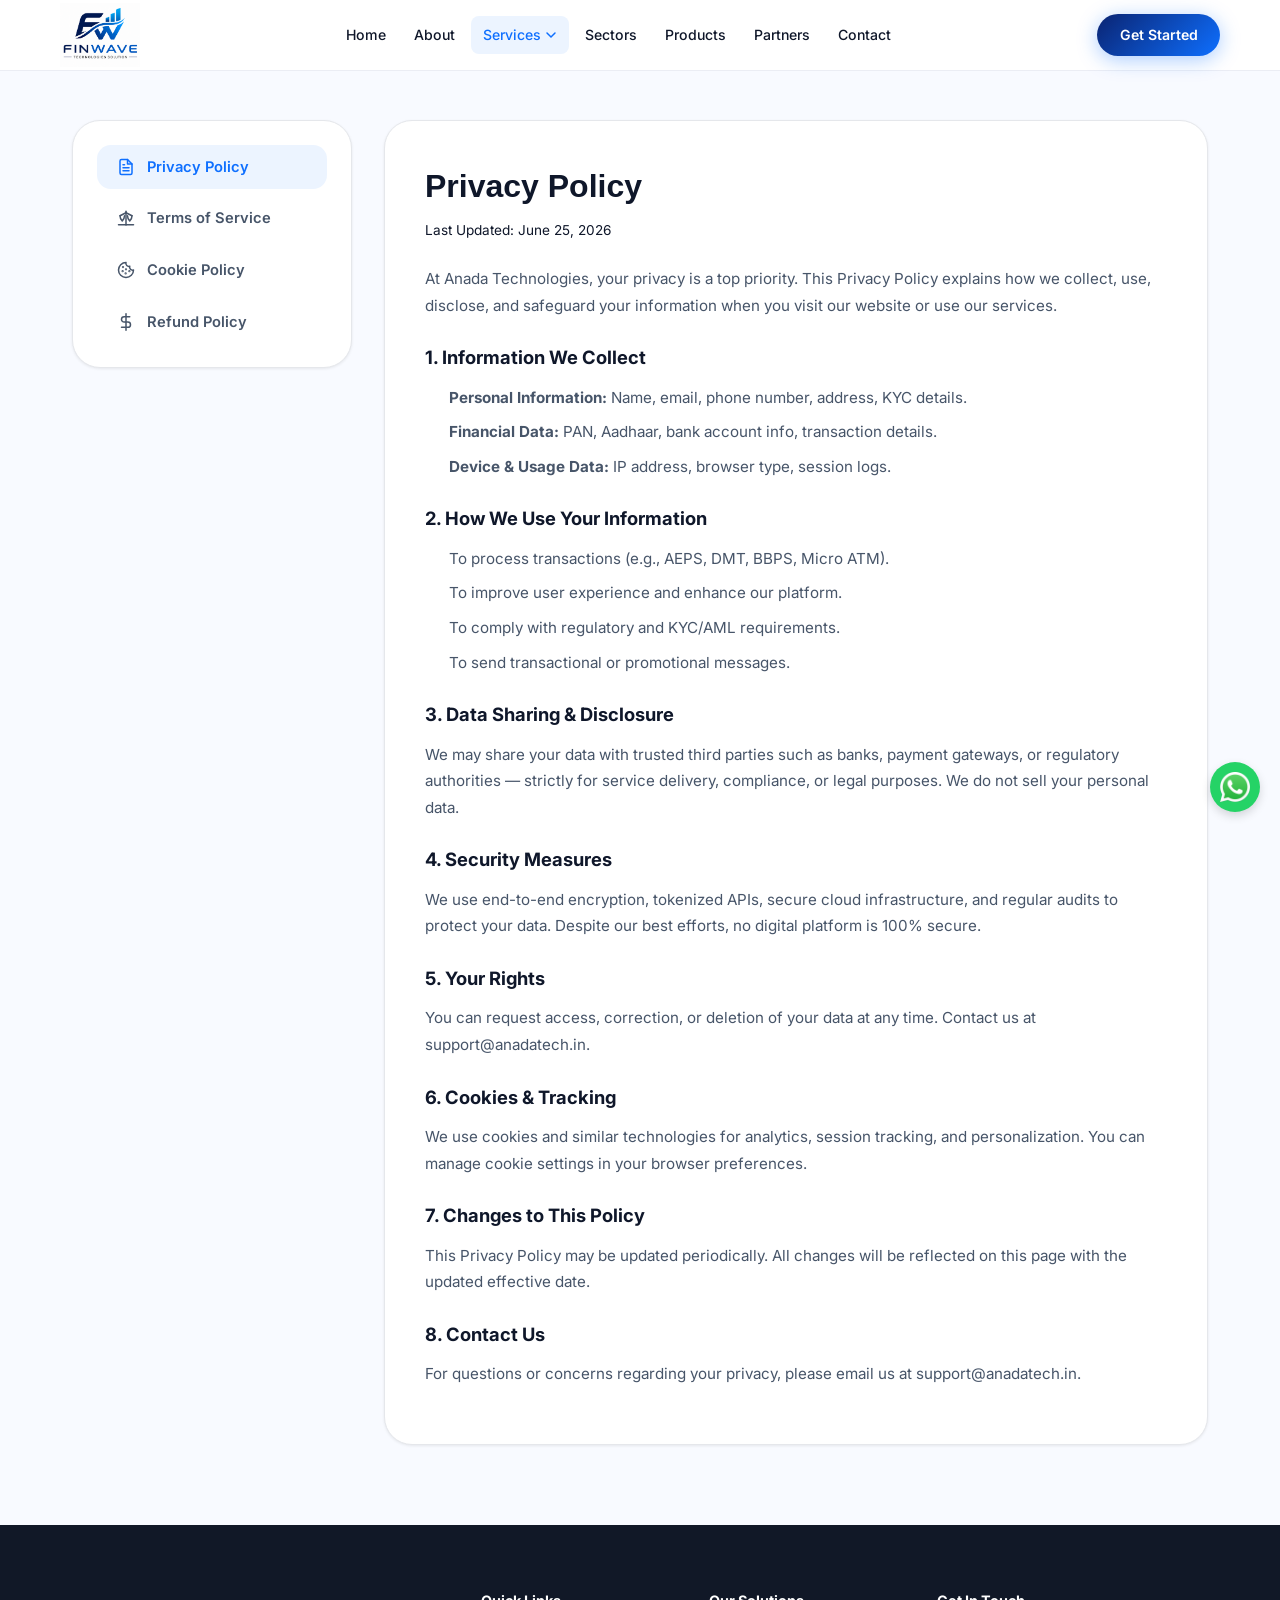
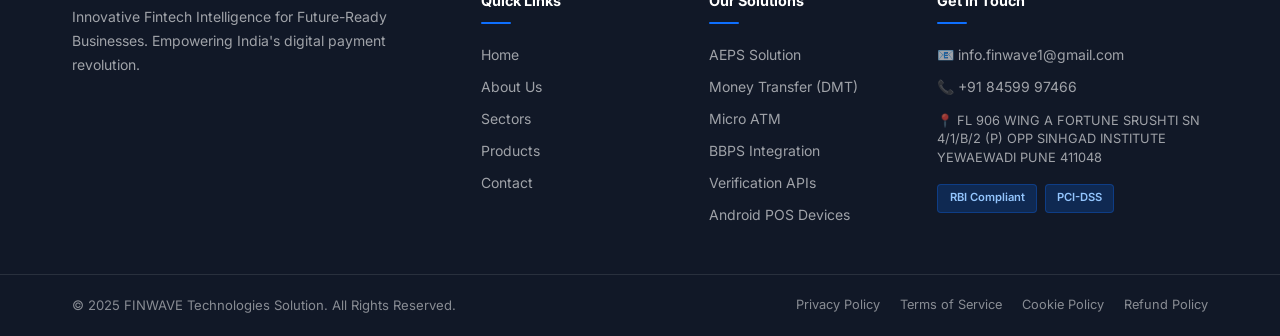
==== policy.html @ 30a04cb7 "added policies" ====
<!DOCTYPE html>
<html lang="en">

<head>
  <meta charset="UTF-8" />
  <meta name="viewport" content="width=device-width, initial-scale=1.0" />
  <meta name="description" content="Legal, Terms of Service, and Privacy Policies of our fintech ecosystem." />
  <title>Legal & Policies | FINWAVE Technologies Solution</title>
  <link rel="icon" type="image/png" href="images/FINWAVE_favicon.png" />
  <link rel="preconnect" href="https://fonts.googleapis.com" />
  <link rel="preconnect" href="https://fonts.gstatic.com" crossorigin />
  <link href="https://fonts.googleapis.com/css2?family=Inter:wght@300;400;500;600;700;800;900&family=Plus+Jakarta+Sans:wght@400;500;600;700;800&display=swap" rel="stylesheet" />
  <link rel="stylesheet" href="style.css" />
</head>

<body>

  <!-- ===================== PRELOADER ===================== -->
  <div id="preloader">
    <div class="preloader-inner">
      <img src="images/FINWAVE_favicon.png" alt="FINWAVE" class="preloader-logo" />
      <div class="preloader-bar"><span></span></div>
    </div>
  </div>

  <!-- ===================== NAVBAR ===================== -->
  <header id="navbar">
    <nav class="nav-container">
      <a href="index.html#hero" class="nav-logo">
        <img src="images/FINWAVE_LOGO.png" alt="FINWAVE Technologies Solution" />
      </a>
      <ul class="nav-links" id="navLinks">
        <li><a href="index.html#hero" class="nav-link">Home</a></li>
        <li><a href="index.html#about" class="nav-link">About</a></li>
        <li class="nav-dropdown">
          <a href="#" class="nav-link">Services <svg width="12" height="12" viewBox="0 0 12 12">
              <path d="M2 4l4 4 4-4" stroke="currentColor" stroke-width="1.5" fill="none" stroke-linecap="round" />
            </svg></a>
          <ul class="dropdown-menu">
            <li><a href="service.html?service=aeps">AEPS Aadhaar Payment</a></li>
            <li><a href="service.html?service=dmt">Money Transfer (DMT)</a></li>
            <li><a href="service.html?service=matm">Micro ATM</a></li>
            <li><a href="service.html?service=cms">CMS Collection</a></li>
            <li><a href="service.html?service=bbps">Bharat BillPay (BBPS)</a></li>
            <li><a href="service.html?service=prepaid">Prepaid Cards</a></li>
            <li><a href="service.html?service=travel">Travel Booking</a></li>
            <li><a href="service.html?service=hotel">Hotel Booking</a></li>
            <li><a href="service.html?service=nepal">Indo-Nepal Transfer</a></li>
            <li><a href="service.html?service=webdev">Fintech Web Dev</a></li>
            <li><a href="service.html?service=verification">Verification APIs</a></li>
            <li><a href="service.html?service=pos">Android POS Devices</a></li>
          </ul>
        </li>
        <li><a href="index.html#sectors" class="nav-link">Sectors</a></li>
        <li><a href="index.html#products" class="nav-link">Products</a></li>
        <li><a href="index.html#partners" class="nav-link">Partners</a></li>
        <li><a href="index.html#contact" class="nav-link">Contact</a></li>
      </ul>
      <a href="index.html#contact" class="btn-primary nav-cta">Get Started</a>
      <button class="hamburger" id="hamburger" aria-label="Menu">
        <span></span><span></span><span></span>
      </button>
    </nav>
  </header>

  <!-- ===================== POLICY CONTENT ===================== -->
  <main class="policy-page">
    <div class="container policy-container">
      
      <!-- Sidebar Navigation -->
      <aside class="policy-sidebar">
        <ul class="policy-nav-list">
          <li class="policy-nav-item">
            <button class="policy-nav-btn active" data-tab="privacy">
              <svg viewBox="0 0 24 24" fill="none" stroke="currentColor" stroke-width="2" stroke-linecap="round" stroke-linejoin="round">
                <path d="M14 2H6a2 2 0 0 0-2 2v16a2 2 0 0 0 2 2h12a2 2 0 0 0 2-2V8z"></path>
                <polyline points="14 2 14 8 20 8"></polyline>
                <line x1="16" y1="13" x2="8" y2="13"></line>
                <line x1="16" y1="17" x2="8" y2="17"></line>
                <polyline points="10 9 9 9 8 9"></polyline>
              </svg>
              Privacy Policy
            </button>
          </li>
          <li class="policy-nav-item">
            <button class="policy-nav-btn" data-tab="terms">
              <svg viewBox="0 0 24 24" fill="none" stroke="currentColor" stroke-width="2" stroke-linecap="round" stroke-linejoin="round">
                <line x1="12" y1="3" x2="12" y2="21"></line>
                <line x1="12" y1="5" x2="4" y2="9"></line>
                <line x1="12" y1="5" x2="20" y2="9"></line>
                <path d="M4 9c0 4 3 7 3 7s3-3 3-7"></path>
                <path d="M14 9c0 4 3 7 3 7s3-3 3-7"></path>
                <line x1="12" y1="21" x2="2" y2="21"></line>
                <line x1="12" y1="21" x2="22" y2="21"></line>
              </svg>
              Terms of Service
            </button>
          </li>
          <li class="policy-nav-item">
            <button class="policy-nav-btn" data-tab="cookies">
              <svg viewBox="0 0 24 24" fill="none" stroke="currentColor" stroke-width="2" stroke-linecap="round" stroke-linejoin="round">
                <path d="M12 2a10 10 0 1 0 10 10 4 4 0 0 1-5-5 4 4 0 0 1-5-5z"></path>
                <circle cx="7.5" cy="13.5" r=".5" fill="currentColor"></circle>
                <circle cx="11.5" cy="16.5" r=".5" fill="currentColor"></circle>
                <circle cx="16.5" cy="13.5" r=".5" fill="currentColor"></circle>
                <circle cx="12" cy="11" r=".5" fill="currentColor"></circle>
                <circle cx="8" cy="8" r=".5" fill="currentColor"></circle>
              </svg>
              Cookie Policy
            </button>
          </li>
          <li class="policy-nav-item">
            <button class="policy-nav-btn" data-tab="refund">
              <svg viewBox="0 0 24 24" fill="none" stroke="currentColor" stroke-width="2" stroke-linecap="round" stroke-linejoin="round">
                <line x1="12" y1="1" x2="12" y2="23"></line>
                <path d="M17 5H9.5a3.5 3.5 0 0 0 0 7h5a3.5 3.5 0 0 1 0 7H6"></path>
              </svg>
              Refund Policy
            </button>
          </li>
        </ul>
      </aside>

      <!-- Content Cards -->
      <section class="policy-content-card">
        
        <!-- Privacy Policy Pane -->
        <div class="policy-pane active" id="pane-privacy">
          <h2>Privacy Policy</h2>
          <span class="policy-date">Last Updated: June 25, 2026</span>
          <p>At Anada Technologies, your privacy is a top priority. This Privacy Policy explains how we collect, use, disclose, and safeguard your information when you visit our website or use our services.</p>
          
          <h3>1. Information We Collect</h3>
          <ul>
            <li><strong>Personal Information:</strong> Name, email, phone number, address, KYC details.</li>
            <li><strong>Financial Data:</strong> PAN, Aadhaar, bank account info, transaction details.</li>
            <li><strong>Device & Usage Data:</strong> IP address, browser type, session logs.</li>
          </ul>

          <h3>2. How We Use Your Information</h3>
          <ul>
            <li>To process transactions (e.g., AEPS, DMT, BBPS, Micro ATM).</li>
            <li>To improve user experience and enhance our platform.</li>
            <li>To comply with regulatory and KYC/AML requirements.</li>
            <li>To send transactional or promotional messages.</li>
          </ul>

          <h3>3. Data Sharing & Disclosure</h3>
          <p>We may share your data with trusted third parties such as banks, payment gateways, or regulatory authorities — strictly for service delivery, compliance, or legal purposes. We do not sell your personal data.</p>

          <h3>4. Security Measures</h3>
          <p>We use end-to-end encryption, tokenized APIs, secure cloud infrastructure, and regular audits to protect your data. Despite our best efforts, no digital platform is 100% secure.</p>

          <h3>5. Your Rights</h3>
          <p>You can request access, correction, or deletion of your data at any time. Contact us at <a href="mailto:support@anadatech.in">support@anadatech.in</a>.</p>

          <h3>6. Cookies & Tracking</h3>
          <p>We use cookies and similar technologies for analytics, session tracking, and personalization. You can manage cookie settings in your browser preferences.</p>

          <h3>7. Changes to This Policy</h3>
          <p>This Privacy Policy may be updated periodically. All changes will be reflected on this page with the updated effective date.</p>

          <h3>8. Contact Us</h3>
          <p>For questions or concerns regarding your privacy, please email us at <a href="mailto:support@anadatech.in">support@anadatech.in</a>.</p>
        </div>

        <!-- Terms of Service Pane -->
        <div class="policy-pane" id="pane-terms">
          <h2>Terms & Conditions</h2>
          <span class="policy-date">Last Updated: June 25, 2026</span>
          <p>Please read these terms carefully before using our services.</p>
          <p>These Terms & Conditions ("Terms") govern your use of the services and products offered by Anada Technologies. By accessing or using any part of our platform, you agree to be bound by these Terms.</p>

          <h3>1. Acceptance of Terms</h3>
          <p>By registering, accessing, or using our website or applications, you confirm that you are at least 18 years old and have read, understood, and agreed to these Terms and our Privacy Policy.</p>

          <h3>2. Services Overview</h3>
          <p>Anada Technologies offers digital and fintech solutions such as AEPS, DMT, Micro ATM, BBPS, API services, POS devices, and more. All services are subject to availability and may change without prior notice.</p>

          <h3>3. User Obligations</h3>
          <ul>
            <li>Provide accurate and complete KYC and account information.</li>
            <li>Use services only for lawful and authorized purposes.</li>
            <li>Maintain the confidentiality of your login credentials.</li>
            <li>Promptly report unauthorized access or suspicious activity.</li>
          </ul>

          <h3>4. Payment & Refunds</h3>
          <p>Payments made via our platform are final unless otherwise stated. Refunds, if applicable, will be processed based on service-specific policies. Anada Technologies reserves the right to change pricing without notice.</p>

          <h3>5. Limitation of Liability</h3>
          <p>We are not liable for any indirect, incidental, or consequential damages arising from the use or inability to use our services. Use is at your own risk.</p>

          <h3>6. Suspension & Termination</h3>
          <p>We reserve the right to suspend or terminate your access at our sole discretion if you violate these Terms or misuse our services.</p>

          <h3>7. Intellectual Property</h3>
          <p>All content, trademarks, and intellectual property on this platform are owned by Anada Technologies or its licensors. Unauthorized use is strictly prohibited.</p>

          <h3>8. Governing Law</h3>
          <p>These Terms are governed by the laws of India. Disputes arising shall be subject to the jurisdiction of courts located in Kolhapur, Maharashtra.</p>

          <h3>9. Updates to Terms</h3>
          <p>These Terms may be updated from time to time. Continued use of our platform after changes constitutes acceptance of the new terms.</p>

          <h3>10. Contact</h3>
          <p>If you have any questions or concerns, please contact us at <a href="mailto:support@anadatech.in">support@anadatech.in</a>.</p>
        </div>

        <!-- Cookie Policy Pane -->
        <div class="policy-pane" id="pane-cookies">
          <h2>Cookie Policy</h2>
          <span class="policy-date">Last Updated: June 25, 2026</span>
          <p>Understand how we use cookies and tracking technologies on our website.</p>
          <p>At Anada Technologies, we use cookies and similar tracking technologies to enhance your browsing experience, personalize content, and analyze our traffic.</p>

          <h3>1. What Are Cookies?</h3>
          <p>Cookies are small text files stored on your device when you visit our website. They help us remember your preferences, login sessions, and behavior across sessions.</p>

          <h3>2. Types of Cookies We Use</h3>
          <ul>
            <li><strong>Essential Cookies:</strong> Required for site functionality and security.</li>
            <li><strong>Analytics Cookies:</strong> Help us understand user behavior and improve our site.</li>
            <li><strong>Preference Cookies:</strong> Store your theme, language, and layout preferences.</li>
            <li><strong>Marketing Cookies:</strong> May be used to show relevant ads through third-party partners.</li>
          </ul>

          <h3>3. How We Use Cookies</h3>
          <p>Cookies help us:</p>
          <ul>
            <li>Maintain secure sessions during login or transactions</li>
            <li>Track anonymous usage statistics via tools like Google Analytics</li>
            <li>Enable smoother experience across pages</li>
          </ul>

          <h3>4. Third-Party Cookies</h3>
          <p>We may allow trusted partners to place cookies to help deliver relevant ads or measure performance. These cookies are subject to their own privacy policies.</p>

          <h3>5. Managing Your Preferences</h3>
          <p>You can control or delete cookies from your browser settings. Most browsers allow you to block or delete cookies by default. However, disabling cookies may affect functionality.</p>

          <h3>6. Changes to This Policy</h3>
          <p>We may update this Cookie Policy from time to time. Any changes will be posted on this page with an updated date.</p>

          <h3>7. Contact Us</h3>
          <p>For any questions about our Cookie Policy, email us at <a href="mailto:support@anadatech.in">support@anadatech.in</a>.</p>
        </div>

        <!-- Refund Policy Pane -->
        <div class="policy-pane" id="pane-refund">
          <h2>Refund & Cancellation Policy</h2>
          <span class="policy-date">Last Updated: June 25, 2026</span>
          <p>Know our policy on cancellations, failed transactions, and refunds.</p>
          <p>At Anada Technologies, we prioritize transparency and fairness in our dealings. This Refund & Cancellation Policy outlines the conditions under which refunds may be issued and transactions may be canceled.</p>

          <h3>1. Digital Services & APIs</h3>
          <p>All digital services (e.g., AEPS, DMT, BBPS, Micro ATM, API integrations) are non-refundable once delivered or credited. These are prepaid and consumable services. Any issues must be reported within 24 hours for investigation.</p>

          <h3>2. Failed Transactions</h3>
          <ul>
            <li>In case of a failed transaction, the amount will automatically be reversed to your original payment method within 5–7 business days.</li>
            <li>If the reversal is not reflected, please raise a support ticket at <a href="mailto:support@anadatech.in">support@anadatech.in</a>.</li>
          </ul>

          <h3>3. Cancellation Policy</h3>
          <p>Services once activated (e.g., KYC APIs, POS registration, onboarding) cannot be canceled or transferred. Device-based services (like Micro ATM) are non-cancellable once dispatched or activated.</p>

          <h3>4. Device Refunds</h3>
          <ul>
            <li>Refunds on POS/Micro ATM devices are applicable only if the product is damaged during shipping and reported within 48 hours.</li>
            <li>No refunds will be issued once the device is activated or linked to your ID.</li>
          </ul>

          <h3>5. Subscription Plans</h3>
          <p>Subscriptions (monthly/yearly) are non-refundable once activated. You may cancel auto-renewal from your account settings before the next billing cycle.</p>

          <h3>6. How to Request a Refund</h3>
          <p>If you believe you are eligible for a refund, please email us at <a href="mailto:support@anadatech.in">support@anadatech.in</a> with your order ID, transaction reference, and reason for the refund. All requests are reviewed within 72 hours.</p>

          <h3>7. Policy Updates</h3>
          <p>This policy may be revised at any time without notice. Updates will be posted on this page. Continued use of our services implies acceptance of the revised terms.</p>
        </div>

      </section>

    </div>
  </main>

  <!-- ===================== FOOTER ===================== -->
  <footer class="footer">
    <div class="footer-top">
      <div class="container footer-grid">
        <div class="footer-brand">
          <p>Innovative Fintech Intelligence for Future-Ready Businesses. Empowering India's digital payment revolution.</p>
        </div>
        <div class="footer-col">
          <h4>Quick Links</h4>
          <ul>
            <li><a href="index.html#hero">Home</a></li>
            <li><a href="index.html#about">About Us</a></li>
            <li><a href="index.html#sectors">Sectors</a></li>
            <li><a href="index.html#products">Products</a></li>
            <li><a href="index.html#contact">Contact</a></li>
          </ul>
        </div>
        <div class="footer-col">
          <h4>Our Solutions</h4>
          <ul>
            <li><a href="service.html?service=aeps">AEPS Solution</a></li>
            <li><a href="service.html?service=dmt">Money Transfer (DMT)</a></li>
            <li><a href="service.html?service=matm">Micro ATM</a></li>
            <li><a href="service.html?service=bbps">BBPS Integration</a></li>
            <li><a href="service.html?service=verification">Verification APIs</a></li>
            <li><a href="service.html?service=pos">Android POS Devices</a></li>
          </ul>
        </div>
        <div class="footer-col">
          <h4>Get In Touch</h4>
          <ul>
            <li>📧 <a href="mailto:info.finwave1@gmail.com">info.finwave1@gmail.com</a></li>
            <li>📞 <a href="tel:+918459997466">+91 84599 97466</a></li>
            <li style="font-size: 0.8rem; line-height: 1.45; color: rgba(255, 255, 255, 0.6); margin-top: 0.25rem;">
              📍 FL 906 WING A FORTUNE SRUSHTI SN 4/1/B/2 (P) OPP SINHGAD INSTITUTE YEWAEWADI PUNE 411048
            </li>
          </ul>
          <div class="footer-cert">
            <span class="cert-badge">RBI Compliant</span>
            <span class="cert-badge">PCI-DSS</span>
          </div>
        </div>
      </div>
    </div>
    <div class="footer-bottom">
      <div class="container footer-bottom-inner">
        <p>© 2025 FINWAVE Technologies Solution. All Rights Reserved.</p>
        <div class="footer-bottom-links">
          <a href="policy.html?tab=privacy">Privacy Policy</a>
          <a href="policy.html?tab=terms">Terms of Service</a>
          <a href="policy.html?tab=cookies">Cookie Policy</a>
          <a href="policy.html?tab=refund">Refund Policy</a>
        </div>
      </div>
    </div>
  </footer>

  <!-- Back to Top -->
  <button id="backToTop" class="back-to-top" aria-label="Back to top">
    <svg width="20" height="20" viewBox="0 0 20 20" fill="none">
      <path d="M10 15V5M5 10l5-5 5 5" stroke="currentColor" stroke-width="1.8" stroke-linecap="round" stroke-linejoin="round" />
    </svg>
  </button>

  <!-- WhatsApp Floating Icon -->
  <a href="https://wa.me/918459997466" class="whatsapp-float" target="_blank" rel="noopener noreferrer" aria-label="Chat on WhatsApp">
    <img src="images/whatsapp.png" alt="WhatsApp" />
  </a>

  <!-- Tab switcher script -->
  <script>
    document.addEventListener('DOMContentLoaded', () => {
      const buttons = document.querySelectorAll('.policy-nav-btn');
      const panes = document.querySelectorAll('.policy-pane');

      // Function to activate a specific tab
      const activateTab = (tabName) => {
        if (!tabName) tabName = 'privacy';
        
        buttons.forEach(btn => {
          if (btn.getAttribute('data-tab') === tabName) {
            btn.classList.add('active');
          } else {
            btn.classList.remove('active');
          }
        });

        panes.forEach(pane => {
          if (pane.getAttribute('id') === `pane-${tabName}`) {
            pane.classList.add('active');
          } else {
            pane.classList.remove('active');
          }
        });
      };

      // Handle sidebar buttons click
      buttons.forEach(btn => {
        btn.addEventListener('click', () => {
          const tabName = btn.getAttribute('data-tab');
          activateTab(tabName);
          
          // Update URL query parameters without page reload
          const newUrl = `${window.location.pathname}?tab=${tabName}`;
          window.history.pushState({ path: newUrl }, '', newUrl);
        });
      });

      // Initialize based on URL query param ?tab=xxx
      const urlParams = new URLSearchParams(window.location.search);
      const activeTabName = urlParams.get('tab');
      activateTab(activeTabName);
    });
  </script>

  <!-- Global script for menu/hamburger and back-to-top -->
  <script src="script.js"></script>

</body>

</html>
---- style.css ----
/* ===================================================
   FINWAVE TECHNOLOGIES SOLUTION — STYLE.CSS
   Mobile-First | White Theme | Professional Fintech
   =================================================== */

/* ---- CSS VARIABLES ---- */
:root {
  --primary: #0A2472;
  --primary-light: #1A56DB;
  --accent: #0E6FFF;
  --accent-2: #06B6D4;
  --gold: #F59E0B;
  --success: #10B981;
  --white: #ffffff;
  --off-white: #F8FAFF;
  --gray-50: #F9FAFB;
  --gray-100: #F3F4F6;
  --gray-200: #E5E7EB;
  --gray-400: #9CA3AF;
  --gray-600: #6B7280;
  --gray-700: #374151;
  --gray-900: #111827;
  --text-main: #0F172A;
  --text-sub: #475569;
  --shadow-sm: 0 1px 3px rgba(0, 0, 0, 0.08);
  --shadow-md: 0 4px 20px rgba(10, 36, 114, 0.10);
  --shadow-lg: 0 10px 40px rgba(10, 36, 114, 0.15);
  --shadow-xl: 0 20px 60px rgba(10, 36, 114, 0.20);
  --radius-sm: 8px;
  --radius-md: 14px;
  --radius-lg: 20px;
  --radius-xl: 28px;
  --transition: 0.3s cubic-bezier(0.4, 0, 0.2, 1);
  --transition-slow: 0.6s cubic-bezier(0.4, 0, 0.2, 1);
}

/* ---- RESET & BASE ---- */
*,
*::before,
*::after {
  box-sizing: border-box;
  margin: 0;
  padding: 0;
}

html {
  scroll-behavior: smooth;
  font-size: 16px;
  overflow-x: hidden;
}

body {
  font-family: 'Inter', 'Plus Jakarta Sans', sans-serif;
  color: var(--text-main);
  background: var(--white);
  overflow-x: hidden;
  line-height: 1.6;
}

img {
  max-width: 100%;
  height: auto;
  display: block;
}

a {
  text-decoration: none;
  color: inherit;
}

ul {
  list-style: none;
}

button {
  cursor: pointer;
  border: none;
  background: none;
  font-family: inherit;
}

/* ---- UTILITY ---- */
.container {
  width: 100%;
  max-width: 1200px;
  margin: 0 auto;
  padding: 0 1.25rem;
}

.section-pad {
  padding: 5rem 0;
}

.gradient-text {
  background: linear-gradient(135deg, var(--primary) 0%, var(--accent) 100%);
  -webkit-background-clip: text;
  -webkit-text-fill-color: transparent;
  background-clip: text;
}

.gradient-text-light {
  background: linear-gradient(135deg, #60A5FA 0%, #06B6D4 100%);
  -webkit-background-clip: text;
  -webkit-text-fill-color: transparent;
  background-clip: text;
}

.section-tag {
  display: inline-block;
  background: linear-gradient(135deg, rgba(14, 111, 255, 0.12), rgba(6, 182, 212, 0.12));
  color: var(--accent);
  font-size: 0.78rem;
  font-weight: 600;
  letter-spacing: 0.08em;
  text-transform: uppercase;
  padding: 0.35rem 1rem;
  border-radius: 50px;
  margin-bottom: 1rem;
  border: 1px solid rgba(14, 111, 255, 0.2);
}

.section-tag.light {
  background: rgba(255, 255, 255, 0.15);
  color: rgba(255, 255, 255, 0.9);
  border-color: rgba(255, 255, 255, 0.2);
}

.section-header {
  text-align: center;
  max-width: 680px;
  margin: 0 auto 3.5rem;
}

.section-title {
  font-size: clamp(1.7rem, 4vw, 2.5rem);
  font-weight: 800;
  line-height: 1.2;
  margin-bottom: 1rem;
  color: var(--text-main);
}

.section-title.white {
  color: var(--white);
}

.section-desc {
  font-size: 1rem;
  color: var(--text-sub);
  line-height: 1.7;
}

.w-full {
  width: 100%;
  justify-content: center;
}

/* ---- BUTTONS ---- */
.btn-primary {
  display: inline-flex;
  align-items: center;
  gap: 0.5rem;
  background: linear-gradient(135deg, var(--primary) 0%, var(--accent) 100%);
  color: white;
  font-size: 0.95rem;
  font-weight: 600;
  padding: 0.8rem 1.8rem;
  border-radius: 50px;
  transition: var(--transition);
  box-shadow: 0 4px 20px rgba(14, 111, 255, 0.35);
  border: none;
  cursor: pointer;
  font-family: inherit;
  text-decoration: none;
  position: relative;
  overflow: hidden;
}

.btn-primary::before {
  content: '';
  position: absolute;
  inset: 0;
  background: linear-gradient(135deg, var(--accent) 0%, var(--primary) 100%);
  opacity: 0;
  transition: var(--transition);
}

.btn-primary:hover::before {
  opacity: 1;
}

.btn-primary:hover {
  transform: translateY(-2px);
  box-shadow: 0 8px 30px rgba(14, 111, 255, 0.45);
}

.btn-primary>* {
  position: relative;
  z-index: 1;
}

.btn-outline {
  display: inline-flex;
  align-items: center;
  gap: 0.5rem;
  background: transparent;
  color: var(--primary);
  font-size: 0.95rem;
  font-weight: 600;
  padding: 0.8rem 1.8rem;
  border-radius: 50px;
  border: 2px solid var(--primary);
  transition: var(--transition);
  text-decoration: none;
}

.btn-outline:hover {
  background: var(--primary);
  color: white;
  transform: translateY(-2px);
}

/* ===============================================================
   PRELOADER
   =============================================================== */
#preloader {
  position: fixed;
  inset: 0;
  background: white;
  z-index: 9999;
  display: flex;
  align-items: center;
  justify-content: center;
  transition: opacity 0.5s, visibility 0.5s;
}

#preloader.hidden {
  opacity: 0;
  visibility: hidden;
}

.preloader-inner {
  display: flex;
  flex-direction: column;
  align-items: center;
  gap: 1.5rem;
}

.preloader-logo {
  width: 80px;
  height: 80px;
  object-fit: contain;
  animation: preloaderPulse 1.2s ease-in-out infinite;
}

@keyframes preloaderPulse {

  0%,
  100% {
    transform: scale(1);
    opacity: 1;
  }

  50% {
    transform: scale(1.08);
    opacity: 0.8;
  }
}

.preloader-bar {
  width: 200px;
  height: 4px;
  background: var(--gray-200);
  border-radius: 4px;
  overflow: hidden;
}

.preloader-bar span {
  display: block;
  height: 100%;
  background: linear-gradient(90deg, var(--primary), var(--accent));
  border-radius: 4px;
  animation: preloaderSlide 1.5s ease-in-out infinite;
}

@keyframes preloaderSlide {
  0% {
    width: 0%;
    margin-left: 0;
  }

  50% {
    width: 80%;
    margin-left: 0;
  }

  100% {
    width: 0%;
    margin-left: 100%;
  }
}

/* ===============================================================
   NAVBAR
   =============================================================== */
#navbar {
  position: fixed;
  top: 0;
  left: 0;
  right: 0;
  z-index: 1000;
  background: rgba(255, 255, 255, 0.95);
  backdrop-filter: blur(20px);
  -webkit-backdrop-filter: blur(20px);
  border-bottom: 1px solid rgba(10, 36, 114, 0.08);
  transition: var(--transition);
}

#navbar.scrolled {
  box-shadow: var(--shadow-md);
}

.nav-container {
  max-width: 1200px;
  margin: 0 auto;
  padding: 0 1.25rem;
  display: flex;
  align-items: center;
  justify-content: space-between;
  height: 70px;
  gap: 1rem;
}

.nav-logo img {
  height: auto;
  width: 5rem;
  object-fit: contain;
  display: block;
}

.nav-links {
  display: none;
  align-items: center;
  gap: 0.25rem;
}

.nav-link {
  display: flex;
  align-items: center;
  gap: 0.25rem;
  font-size: 0.88rem;
  font-weight: 500;
  color: var(--text-main);
  padding: 0.5rem 0.75rem;
  border-radius: var(--radius-sm);
  transition: var(--transition);
  white-space: nowrap;
}

.nav-link:hover,
.nav-link.active {
  color: var(--accent);
  background: rgba(14, 111, 255, 0.08);
}

.nav-dropdown {
  position: relative;
}

.nav-dropdown:hover .dropdown-menu {
  opacity: 1;
  visibility: visible;
  transform: translateY(0);
}

.dropdown-menu {
  position: absolute;
  top: calc(100% + 8px);
  left: 50%;
  transform: translateX(-50%) translateY(-8px);
  background: white;
  border-radius: var(--radius-md);
  box-shadow: var(--shadow-lg);
  padding: 0.5rem;
  min-width: 200px;
  opacity: 0;
  visibility: hidden;
  transition: var(--transition);
  border: 1px solid var(--gray-200);
}

@media (min-width: 900px) {
  .dropdown-menu {
    min-width: 500px;
    display: grid;
    grid-template-columns: 1fr 1fr;
    gap: 0.1rem 0.5rem;
    padding: 0.75rem;
  }
}

.dropdown-menu li a {
  display: block;
  padding: 0.6rem 1rem;
  font-size: 0.875rem;
  color: var(--text-main);
  border-radius: var(--radius-sm);
  transition: var(--transition);
}

.dropdown-menu li a:hover {
  background: rgba(14, 111, 255, 0.08);
  color: var(--accent);
}

.nav-cta {
  display: none;
  font-size: 0.88rem;
  padding: 0.6rem 1.4rem;
}

.hamburger {
  display: flex;
  flex-direction: column;
  gap: 5px;
  padding: 0.5rem;
  cursor: pointer;
}

.hamburger span {
  display: block;
  width: 24px;
  height: 2px;
  background: var(--primary);
  border-radius: 2px;
  transition: var(--transition);
}

.hamburger.open span:nth-child(1) {
  transform: translateY(7px) rotate(45deg);
}

.hamburger.open span:nth-child(2) {
  opacity: 0;
}

.hamburger.open span:nth-child(3) {
  transform: translateY(-7px) rotate(-45deg);
}

/* Mobile Nav */
.nav-links.mobile-open {
  display: flex;
  flex-direction: column;
  position: fixed;
  top: 70px;
  left: 0;
  right: 0;
  background: white;
  padding: 1rem 1.25rem 2rem;
  border-bottom: 1px solid var(--gray-200);
  box-shadow: var(--shadow-lg);
  gap: 0.25rem;
  z-index: 999;
  align-items: flex-start;
}

.nav-links.mobile-open .nav-link {
  width: 100%;
  font-size: 1rem;
  padding: 0.75rem 1rem;
}

.nav-links.mobile-open .nav-dropdown .dropdown-menu {
  position: static;
  opacity: 1;
  visibility: visible;
  transform: none;
  box-shadow: none;
  padding: 0 0 0 1rem;
  border: none;
  background: transparent;
}

.nav-links.mobile-open .nav-dropdown .dropdown-menu li a {
  padding: 0.5rem 1rem;
}

/* ===============================================================
   HERO SECTION
   =============================================================== */
#hero {
  position: relative;
  min-height: 100svh;
  background: linear-gradient(160deg, #EBF2FF 0%, #F0F9FF 40%, #FFFFFF 100%);
  overflow: hidden;
  display: flex;
  flex-direction: column;
  justify-content: center;
  padding-top: 70px;
}

.hero-bg-grid {
  position: absolute;
  inset: 0;
  background-image:
    linear-gradient(rgba(10, 36, 114, 0.04) 1px, transparent 1px),
    linear-gradient(90deg, rgba(10, 36, 114, 0.04) 1px, transparent 1px);
  background-size: 50px 50px;
  pointer-events: none;
}

.hero-blob {
  position: absolute;
  border-radius: 50%;
  filter: blur(80px);
  pointer-events: none;
  animation: blobFloat 8s ease-in-out infinite alternate;
}

.hero-blob-1 {
  width: 400px;
  height: 400px;
  background: radial-gradient(circle, rgba(14, 111, 255, 0.15), transparent 70%);
  top: -100px;
  right: -100px;
}

.hero-blob-2 {
  width: 350px;
  height: 350px;
  background: radial-gradient(circle, rgba(6, 182, 212, 0.12), transparent 70%);
  bottom: 0;
  left: -80px;
  animation-delay: -3s;
}

@keyframes blobFloat {
  0% {
    transform: translate(0, 0) scale(1);
  }

  100% {
    transform: translate(20px, 20px) scale(1.05);
  }
}

.hero-inner {
  display: flex;
  flex-direction: column;
  align-items: center;
  gap: 3rem;
  padding: 3rem 1.25rem 5rem;
  position: relative;
  z-index: 1;
}

.hero-content {
  text-align: center;
  max-width: 680px;
}

.hero-badge {
  display: inline-flex;
  align-items: center;
  gap: 0.6rem;
  background: rgba(14, 111, 255, 0.08);
  border: 1px solid rgba(14, 111, 255, 0.2);
  color: var(--accent);
  font-size: 0.8rem;
  font-weight: 600;
  padding: 0.4rem 1rem;
  border-radius: 50px;
  margin-bottom: 1.5rem;
}

.badge-dot {
  width: 8px;
  height: 8px;
  background: var(--success);
  border-radius: 50%;
  animation: badgePulse 2s ease-in-out infinite;
}

@keyframes badgePulse {

  0%,
  100% {
    box-shadow: 0 0 0 0 rgba(16, 185, 129, 0.4);
  }

  50% {
    box-shadow: 0 0 0 6px rgba(16, 185, 129, 0);
  }
}

.hero-title {
  font-size: clamp(2rem, 6vw, 3.5rem);
  font-weight: 900;
  line-height: 1.15;
  letter-spacing: -0.02em;
  margin-bottom: 1.25rem;
  color: var(--text-main);
}

.hero-desc {
  font-size: 1.05rem;
  color: var(--text-sub);
  line-height: 1.75;
  margin-bottom: 2rem;
}

.hero-actions {
  display: flex;
  flex-wrap: wrap;
  gap: 1rem;
  justify-content: center;
  margin-bottom: 2.5rem;
}

.hero-stats {
  display: flex;
  flex-wrap: wrap;
  justify-content: center;
  gap: 1rem 2rem;
  padding: 1.5rem;
  background: white;
  border-radius: var(--radius-lg);
  box-shadow: var(--shadow-md);
  border: 1px solid var(--gray-200);
}

.hero-stat {
  display: flex;
  flex-direction: column;
  align-items: center;
}

.stat-number {
  font-size: 1.8rem;
  font-weight: 800;
  background: linear-gradient(135deg, var(--primary), var(--accent));
  -webkit-background-clip: text;
  -webkit-text-fill-color: transparent;
  background-clip: text;
}

.stat-suffix {
  font-size: 1.1rem;
  font-weight: 800;
  background: linear-gradient(135deg, var(--primary), var(--accent));
  -webkit-background-clip: text;
  -webkit-text-fill-color: transparent;
  background-clip: text;
}

.stat-label {
  font-size: 0.78rem;
  color: var(--text-sub);
  font-weight: 500;
}

.stat-divider {
  width: 1px;
  height: 40px;
  background: var(--gray-200);
  display: none;
}

/* Hero Visual */
.hero-visual {
  position: relative;
  width: 100%;
  max-width: 440px;
  display: flex;
  align-items: center;
  justify-content: center;
}

.hero-img-wrap {
  position: relative;
  z-index: 2;
  border-radius: var(--radius-xl);
  overflow: hidden;
  box-shadow: var(--shadow-xl);
  width: 100%;
  max-width: 380px;
  aspect-ratio: 4/3;
  background: linear-gradient(135deg, #E8F0FE, #DBEAFE);
}

.hero-img-wrap img {
  width: 100%;
  height: 100%;
  object-fit: cover;
}

.hero-card-float {
  position: absolute;
  background: white;
  border-radius: var(--radius-md);
  padding: 0.75rem 1rem;
  display: flex;
  align-items: center;
  gap: 0.75rem;
  box-shadow: var(--shadow-lg);
  z-index: 3;
  border: 1px solid var(--gray-200);
  min-width: 170px;
  animation: cardFloat 4s ease-in-out infinite;
}

.hero-card-1 {
  top: 10%;
  left: -20px;
  animation-delay: 0s;
}

.hero-card-2 {
  bottom: 20%;
  left: -30px;
  animation-delay: -1.5s;
}

.hero-card-3 {
  top: 15%;
  right: -15px;
  animation-delay: -3s;
}

@keyframes cardFloat {

  0%,
  100% {
    transform: translateY(0px);
  }

  50% {
    transform: translateY(-10px);
  }
}

.hcard-icon {
  font-size: 1.4rem;
  line-height: 1;
}

.hcard-title {
  font-size: 0.72rem;
  color: var(--text-sub);
  font-weight: 500;
}

.hcard-val {
  font-size: 0.9rem;
  font-weight: 700;
  color: var(--text-main);
  display: flex;
  align-items: center;
  gap: 0.4rem;
}

.hcard-badge {
  font-size: 0.65rem;
  font-weight: 600;
  padding: 0.15rem 0.4rem;
  border-radius: 4px;
}

.hcard-badge.green {
  background: #ECFDF5;
  color: var(--success);
}

.hero-ring {
  position: absolute;
  border-radius: 50%;
  border: 2px solid rgba(14, 111, 255, 0.15);
  animation: ringPulse 4s ease-in-out infinite;
  pointer-events: none;
}

.ring-1 {
  width: 120%;
  aspect-ratio: 1;
  animation-delay: 0s;
}

.ring-2 {
  width: 140%;
  aspect-ratio: 1;
  border-color: rgba(6, 182, 212, 0.10);
  animation-delay: -2s;
}

@keyframes ringPulse {

  0%,
  100% {
    transform: scale(1);
    opacity: 0.6;
  }

  50% {
    transform: scale(1.03);
    opacity: 1;
  }
}

.hero-scroll-indicator {
  position: absolute;
  bottom: 2rem;
  left: 50%;
  transform: translateX(-50%);
  display: flex;
  flex-direction: column;
  align-items: center;
  gap: 0.5rem;
  color: var(--text-sub);
  font-size: 0.75rem;
  font-weight: 500;
  animation: fadeInUp 1s 2s both;
}

.scroll-dot {
  width: 6px;
  height: 6px;
  background: var(--accent);
  border-radius: 50%;
  animation: scrollBounce 1.5s ease-in-out infinite;
}

@keyframes scrollBounce {

  0%,
  100% {
    transform: translateY(0);
    opacity: 1;
  }

  50% {
    transform: translateY(8px);
    opacity: 0.4;
  }
}

/* ===============================================================
   TRUSTED SECTION (TICKER)
   =============================================================== */
.trusted-section {
  background: var(--gray-50);
  border-top: 1px solid var(--gray-200);
  border-bottom: 1px solid var(--gray-200);
  padding: 1.5rem 0;
  overflow: hidden;
}

.trusted-label {
  text-align: center;
  font-size: 0.78rem;
  font-weight: 600;
  color: var(--gray-400);
  text-transform: uppercase;
  letter-spacing: 0.1em;
  margin-bottom: 1.25rem;
}

.trusted-ticker {
  overflow: hidden;
  position: relative;
}

.trusted-ticker::before,
.trusted-ticker::after {
  content: '';
  position: absolute;
  top: 0;
  bottom: 0;
  width: 80px;
  z-index: 2;
  pointer-events: none;
}

.trusted-ticker::before {
  left: 0;
  background: linear-gradient(to right, var(--gray-50), transparent);
}

.trusted-ticker::after {
  right: 0;
  background: linear-gradient(to left, var(--gray-50), transparent);
}

.ticker-track {
  display: flex;
  gap: 1rem;
  animation: tickerScroll 25s linear infinite;
  width: max-content;
}

@keyframes tickerScroll {
  from {
    transform: translateX(0);
  }

  to {
    transform: translateX(-50%);
  }
}

.ticker-track:hover {
  animation-play-state: paused;
}

.bank-badge {
  display: flex;
  align-items: center;
  gap: 0.5rem;
  background: white;
  border: 1.5px solid var(--gray-200);
  border-radius: 50px;
  padding: 0.5rem 1.25rem;
  font-size: 0.85rem;
  font-weight: 600;
  color: var(--text-main);
  white-space: nowrap;
  box-shadow: var(--shadow-sm);
  transition: var(--transition);
}

.bank-badge:hover {
  border-color: var(--accent);
  color: var(--accent);
  box-shadow: 0 4px 12px rgba(14, 111, 255, 0.15);
}

/* ===============================================================
   FEATURES SECTION
   =============================================================== */
.features-section {
  background: white;
}

.features-grid {
  display: grid;
  grid-template-columns: 1fr;
  gap: 1.25rem;
}

.feature-card {
  background: white;
  border: 1.5px solid var(--gray-200);
  border-radius: var(--radius-lg);
  padding: 1.75rem;
  transition: var(--transition);
  position: relative;
  overflow: hidden;
}

.feature-card::before {
  content: '';
  position: absolute;
  inset: 0;
  background: linear-gradient(135deg, rgba(14, 111, 255, 0.04), rgba(6, 182, 212, 0.04));
  opacity: 0;
  transition: var(--transition);
}

.feature-card:hover {
  border-color: var(--accent);
  box-shadow: var(--shadow-lg);
  transform: translateY(-4px);
}

.feature-card:hover::before {
  opacity: 1;
}

.feature-icon-wrap {
  width: 58px;
  height: 58px;
  background: var(--ic, #E8F0FE);
  border-radius: var(--radius-md);
  display: flex;
  align-items: center;
  justify-content: center;
  margin-bottom: 1.25rem;
}

.feature-card h3 {
  font-size: 1.05rem;
  font-weight: 700;
  color: var(--text-main);
  margin-bottom: 0.6rem;
}

.feature-card p {
  font-size: 0.9rem;
  color: var(--text-sub);
  line-height: 1.65;
}

/* ===============================================================
   ABOUT SECTION
   =============================================================== */
.about-section {
  background: var(--off-white);
  position: relative;
  overflow: hidden;
}

.about-bg-pattern {
  position: absolute;
  inset: 0;
  background-image: radial-gradient(circle at 80% 20%, rgba(14, 111, 255, 0.06) 0%, transparent 60%);
  pointer-events: none;
}

.about-inner {
  display: flex;
  flex-direction: column;
  gap: 3rem;
  position: relative;
  z-index: 1;
}

.about-visual {
  position: relative;
}

.about-img-frame {
  position: relative;
  border-radius: var(--radius-xl);
  overflow: hidden;
  box-shadow: var(--shadow-xl);
}

.about-img-frame img {
  width: 100%;
  aspect-ratio: 4/3;
  object-fit: cover;
}

.about-exp-badge {
  position: absolute;
  bottom: 1.5rem;
  right: 1.5rem;
  background: linear-gradient(135deg, var(--primary), var(--accent));
  color: white;
  padding: 1rem 1.5rem;
  border-radius: var(--radius-md);
  text-align: center;
  box-shadow: var(--shadow-lg);
}

.exp-num {
  display: block;
  font-size: 2rem;
  font-weight: 900;
  line-height: 1;
}

.exp-text {
  font-size: 0.75rem;
  font-weight: 500;
  opacity: 0.9;
}

.about-stat-cards {
  display: flex;
  gap: 1rem;
  margin-top: 1rem;
}

.asc {
  flex: 1;
  background: white;
  border-radius: var(--radius-md);
  padding: 1.25rem;
  text-align: center;
  box-shadow: var(--shadow-md);
  border: 1px solid var(--gray-200);
}

.asc-num {
  font-size: 1.8rem;
  font-weight: 800;
  background: linear-gradient(135deg, var(--primary), var(--accent));
  -webkit-background-clip: text;
  -webkit-text-fill-color: transparent;
  background-clip: text;
}

.asc-num span {
  font-size: 1.2rem;
}

.asc-label {
  font-size: 0.8rem;
  color: var(--text-sub);
  font-weight: 500;
  margin-top: 0.25rem;
}

.about-content {
  display: flex;
  flex-direction: column;
  gap: 1rem;
}

.about-content p {
  font-size: 0.95rem;
  color: var(--text-sub);
  line-height: 1.75;
}

.about-checklist {
  display: flex;
  flex-direction: column;
  gap: 0.65rem;
  margin: 0.5rem 0 1.5rem;
}

.about-checklist li {
  display: flex;
  align-items: center;
  gap: 0.75rem;
  font-size: 0.9rem;
  font-weight: 500;
  color: var(--text-main);
}

.check-icon {
  width: 22px;
  height: 22px;
  background: linear-gradient(135deg, var(--primary), var(--accent));
  color: white;
  border-radius: 50%;
  display: flex;
  align-items: center;
  justify-content: center;
  font-size: 0.7rem;
  font-weight: 700;
  flex-shrink: 0;
}

/* ===============================================================
   SERVICES SECTION (12 Services Grid)
   =============================================================== */
.services-section {
  background: white;
}

.services-grid {
  display: grid;
  grid-template-columns: 1fr;
  gap: 1.25rem;
}

.service-card {
  background: white;
  border: 1.5px solid var(--gray-200);
  border-radius: var(--radius-lg);
  padding: 2rem;
  transition: var(--transition);
  position: relative;
  overflow: hidden;
  display: flex;
  flex-direction: column;
  align-items: flex-start;
}

.service-card::after {
  content: '';
  position: absolute;
  bottom: 0;
  left: 0;
  right: 0;
  height: 3.5px;
  background: linear-gradient(90deg, var(--accent), var(--accent-2));
  transform: scaleX(0);
  transform-origin: left;
  transition: var(--transition);
}

.service-card:hover {
  box-shadow: var(--shadow-lg);
  transform: translateY(-4px);
  border-color: rgba(14, 111, 255, 0.35);
}

.service-card:hover::after {
  transform: scaleX(1);
}

.service-icon {
  width: 54px;
  height: 54px;
  background: rgba(14, 111, 255, 0.06);
  border: 1.5px solid rgba(14, 111, 255, 0.12);
  border-radius: 12px;
  display: flex;
  align-items: center;
  justify-content: center;
  margin-bottom: 1.25rem;
  color: var(--accent);
  transition: var(--transition);
}

.service-card:hover .service-icon {
  background: var(--accent);
  color: white;
  border-color: var(--accent);
  transform: translateY(-2px);
}

.service-icon svg {
  width: 26px;
  height: 26px;
  transition: var(--transition);
  stroke-width: 1.8;
}

.service-card h3 {
  font-size: 1.05rem;
  font-weight: 700;
  margin-bottom: 0.6rem;
  color: var(--primary);
  transition: var(--transition);
}

.service-card p {
  font-size: 0.85rem;
  color: var(--text-sub);
  line-height: 1.6;
  margin: 0;
}

/* ===============================================================
   SECTORS SECTION
   =============================================================== */
.sectors-section {
  background: var(--off-white);
  border-top: 1px solid var(--gray-200);
  border-bottom: 1px solid var(--gray-200);
}

.sectors-grid {
  display: grid;
  grid-template-columns: 1fr;
  gap: 1.25rem;
}

.sector-card {
  background: white;
  border: 1.5px solid var(--gray-200);
  border-radius: var(--radius-lg);
  padding: 2rem;
  transition: var(--transition);
  position: relative;
  overflow: hidden;
}

.sector-card::after {
  content: '';
  position: absolute;
  bottom: 0;
  left: 0;
  right: 0;
  height: 3px;
  background: linear-gradient(90deg, var(--primary), var(--accent));
  transform: scaleX(0);
  transform-origin: left;
  transition: var(--transition);
}

.sector-card:hover {
  box-shadow: var(--shadow-lg);
  transform: translateY(-4px);
  border-color: rgba(14, 111, 255, 0.3);
}

.sector-card:hover::after {
  transform: scaleX(1);
}

.sector-icon {
  font-size: 2.5rem;
  margin-bottom: 1rem;
}

.sector-card h3 {
  font-size: 1.1rem;
  font-weight: 700;
  margin-bottom: 0.6rem;
  color: var(--text-main);
}

.sector-card p {
  font-size: 0.9rem;
  color: var(--text-sub);
  line-height: 1.65;
  margin-bottom: 1.25rem;
}

.serve-link {
  font-size: 0.875rem;
  font-weight: 600;
  color: var(--accent);
  transition: var(--transition);
}

.serve-link:hover {
  gap: 0.5rem;
  opacity: 0.8;
}

/* ===============================================================
   STATS SECTION
   =============================================================== */
.stats-section {
  position: relative;
  background: linear-gradient(135deg, var(--primary) 0%, #0E3A8C 50%, #0D2670 100%);
  overflow: hidden;
  padding: 4rem 0;
}

.stats-bg-animation {
  position: absolute;
  inset: 0;
  overflow: hidden;
  pointer-events: none;
}

.stats-wave {
  position: absolute;
  bottom: -50%;
  left: -10%;
  width: 120%;
  height: 200%;
  background: radial-gradient(ellipse at center, rgba(14, 111, 255, 0.3) 0%, transparent 70%);
  animation: waveRotate 12s linear infinite;
}

@keyframes waveRotate {
  from {
    transform: rotate(0deg);
  }

  to {
    transform: rotate(360deg);
  }
}

.stats-inner {
  display: grid;
  grid-template-columns: 1fr 1fr;
  gap: 2rem;
  position: relative;
  z-index: 1;
}

.stat-separator {
  display: none;
}

.stat-item {
  text-align: center;
}

.stat-icon {
  font-size: 2rem;
  margin-bottom: 0.75rem;
}

.stat-count {
  font-size: clamp(1.8rem, 5vw, 3rem);
  font-weight: 900;
  color: white;
  line-height: 1;
  margin-bottom: 0.5rem;
}

.stat-item .stat-label {
  font-size: 0.85rem;
  color: rgba(255, 255, 255, 0.75);
  font-weight: 500;
}

/* ===============================================================
   PRODUCTS SECTION
   =============================================================== */
.products-section {
  background: var(--off-white);
}

.products-grid {
  display: grid;
  grid-template-columns: 1fr 1fr;
  gap: 1rem;
}

.product-card {
  background: white;
  border: 1.5px solid var(--gray-200);
  border-radius: var(--radius-lg);
  padding: 1.5rem;
  transition: var(--transition);
  cursor: default;
}

.product-card:hover {
  box-shadow: var(--shadow-md);
  border-color: rgba(14, 111, 255, 0.3);
  transform: translateY(-3px);
}

.product-icon {
  margin-bottom: 0.75rem;
  display: flex;
  align-items: center;
  justify-content: flex-start;
  height: 36px;
}

.product-icon svg {
  width: 36px;
  height: 36px;
  display: block;
}

.product-card h3 {
  font-size: 0.95rem;
  font-weight: 700;
  color: var(--text-main);
  margin-bottom: 0.5rem;
}

.product-card p {
  font-size: 0.82rem;
  color: var(--text-sub);
  line-height: 1.6;
  margin-bottom: 0.75rem;
}

.product-tags {
  display: flex;
  flex-wrap: wrap;
  gap: 0.35rem;
}

.product-tags span {
  font-size: 0.7rem;
  font-weight: 600;
  color: var(--accent);
  background: rgba(14, 111, 255, 0.08);
  border: 1px solid rgba(14, 111, 255, 0.15);
  padding: 0.2rem 0.55rem;
  border-radius: 50px;
}

/* ===============================================================
   SOLUTIONS SECTION
   =============================================================== */
.solutions-section {
  background: white;
}

.solutions-grid {
  display: grid;
  grid-template-columns: 1fr;
  gap: 1.25rem;
}

.solution-right {
  display: grid;
  grid-template-columns: 1fr;
  gap: 1.25rem;
}

.solution-card {
  position: relative;
  border-radius: var(--radius-xl);
  overflow: hidden;
  min-height: 260px;
  background: var(--gray-100);
  box-shadow: var(--shadow-md);
  cursor: pointer;
}

.solution-img {
  width: 100%;
  height: 100%;
  position: absolute;
  inset: 0;
}

.solution-img img {
  width: 100%;
  height: 100%;
  object-fit: cover;
  transition: transform 0.5s ease;
}

.solution-card:hover .solution-img img {
  transform: scale(1.05);
}

.solution-overlay {
  position: absolute;
  inset: 0;
  background: linear-gradient(to top, rgba(10, 36, 114, 0.92) 0%, rgba(10, 36, 114, 0.4) 60%, transparent 100%);
  padding: 2rem;
  display: flex;
  flex-direction: column;
  justify-content: flex-end;
  color: white;
}

.sol-tag {
  display: inline-block;
  background: rgba(255, 255, 255, 0.2);
  backdrop-filter: blur(8px);
  border: 1px solid rgba(255, 255, 255, 0.25);
  color: white;
  font-size: 0.72rem;
  font-weight: 600;
  padding: 0.3rem 0.8rem;
  border-radius: 50px;
  margin-bottom: 0.75rem;
  width: fit-content;
}

.solution-overlay h3 {
  font-size: 1.15rem;
  font-weight: 700;
  margin-bottom: 0.5rem;
}

.solution-overlay p {
  font-size: 0.85rem;
  opacity: 0.85;
  margin-bottom: 1rem;
  line-height: 1.5;
}

.sol-btn {
  display: inline-block;
  background: rgba(255, 255, 255, 0.2);
  color: white;
  font-size: 0.82rem;
  font-weight: 600;
  padding: 0.5rem 1rem;
  border-radius: 50px;
  border: 1px solid rgba(255, 255, 255, 0.3);
  transition: var(--transition);
  width: fit-content;
}

.sol-btn:hover {
  background: rgba(255, 255, 255, 0.35);
}

/* KYC Card Illustration */
.kyc-card {
  background: linear-gradient(135deg, var(--primary), #0D5BD4);
}

.kyc-illustration {
  position: absolute;
  inset: 0;
  display: flex;
  align-items: center;
  justify-content: center;
  opacity: 0.3;
}

.kyc-face {
  width: 100px;
  height: 120px;
  border: 3px solid rgba(255, 255, 255, 0.5);
  border-radius: 50% 50% 40% 40%;
  position: relative;
  overflow: hidden;
}

.kyc-scan-line {
  position: absolute;
  left: 0;
  right: 0;
  height: 2px;
  background: rgba(6, 182, 212, 0.8);
  box-shadow: 0 0 8px rgba(6, 182, 212, 0.8);
  animation: scanLine 2s ease-in-out infinite;
}

@keyframes scanLine {
  0% {
    top: 0;
  }

  100% {
    top: 100%;
  }
}

.kyc-dots {
  position: absolute;
  inset: 0;
  display: grid;
  grid-template-columns: 1fr 1fr;
  place-items: center;
}

.kyc-dots span {
  width: 6px;
  height: 6px;
  background: rgba(255, 255, 255, 0.7);
  border-radius: 50%;
  animation: dotPulse 1.5s ease-in-out infinite;
}

.kyc-dots span:nth-child(2) {
  animation-delay: 0.3s;
}

.kyc-dots span:nth-child(3) {
  animation-delay: 0.6s;
}

.kyc-dots span:nth-child(4) {
  animation-delay: 0.9s;
}

@keyframes dotPulse {

  0%,
  100% {
    opacity: 0.4;
    transform: scale(1);
  }

  50% {
    opacity: 1;
    transform: scale(1.5);
  }
}

.kyc-check {
  position: absolute;
  top: 1.5rem;
  right: 1.5rem;
  width: 40px;
  height: 40px;
  background: var(--success);
  border-radius: 50%;
  display: flex;
  align-items: center;
  justify-content: center;
  font-size: 1.2rem;
  color: white;
  font-weight: 700;
  box-shadow: 0 4px 12px rgba(16, 185, 129, 0.4);
  animation: checkBounce 2s ease-in-out infinite;
}

@keyframes checkBounce {

  0%,
  100% {
    transform: scale(1);
  }

  50% {
    transform: scale(1.1);
  }
}

/* ===============================================================
   WHY SECTION
   =============================================================== */
.why-section {
  position: relative;
  overflow: hidden;
}

.why-bg {
  position: absolute;
  inset: 0;
  background: linear-gradient(135deg, var(--primary) 0%, #0D2E8A 100%);
}

.why-inner {
  position: relative;
  z-index: 1;
  display: flex;
  flex-direction: column;
  gap: 3rem;
}

.why-content {
  display: flex;
  flex-direction: column;
  gap: 0;
}

.why-benefits {
  display: flex;
  flex-direction: column;
  gap: 1.25rem;
}

.why-benefit {
  display: flex;
  gap: 1rem;
  align-items: flex-start;
}

.wb-icon {
  width: 48px;
  height: 48px;
  background: rgba(255, 255, 255, 0.1);
  border-radius: var(--radius-md);
  display: flex;
  align-items: center;
  justify-content: center;
  font-size: 1.3rem;
  flex-shrink: 0;
  border: 1px solid rgba(255, 255, 255, 0.15);
}

.why-benefit h4 {
  font-size: 0.95rem;
  font-weight: 700;
  color: white;
  margin-bottom: 0.25rem;
}

.why-benefit p {
  font-size: 0.85rem;
  color: rgba(255, 255, 255, 0.75);
  line-height: 1.6;
}

/* Why Visual Cards */
.why-visual {
  display: flex;
  justify-content: center;
}

.why-card-stack {
  position: relative;
  width: 100%;
  max-width: 360px;
  display: flex;
  flex-direction: column;
  gap: 1rem;
}

.why-card {
  background: rgba(255, 255, 255, 0.08);
  backdrop-filter: blur(12px);
  border: 1px solid rgba(255, 255, 255, 0.15);
  border-radius: var(--radius-lg);
  padding: 1.5rem;
}

.wc-header {
  display: flex;
  align-items: center;
  gap: 0.5rem;
  margin-bottom: 0.5rem;
  font-size: 0.82rem;
  color: rgba(255, 255, 255, 0.8);
  font-weight: 500;
}

.wc-dot {
  width: 8px;
  height: 8px;
  border-radius: 50%;
  animation: badgePulse 2s infinite;
}

.wc-dot.green {
  background: var(--success);
}

.wc-amount {
  font-size: 1.6rem;
  font-weight: 800;
  color: white;
  margin-bottom: 0.2rem;
}

.wc-sub {
  font-size: 0.78rem;
  color: rgba(255, 255, 255, 0.6);
  margin-bottom: 1rem;
}

.wc-chart {
  display: flex;
  align-items: flex-end;
  gap: 6px;
  height: 48px;
}

.wc-bar {
  flex: 1;
  background: rgba(255, 255, 255, 0.2);
  border-radius: 3px 3px 0 0;
  transition: var(--transition);
}

.wc-bar.active {
  background: linear-gradient(to top, var(--accent), #06B6D4);
}

.wc-row {
  display: flex;
  gap: 0.5rem;
  margin-bottom: 1rem;
}

.wc-badge {
  font-size: 0.72rem;
  font-weight: 600;
  padding: 0.3rem 0.7rem;
  border-radius: 50px;
}

.wc-badge.success {
  background: rgba(16, 185, 129, 0.2);
  color: #4ADE80;
  border: 1px solid rgba(16, 185, 129, 0.3);
}

.wc-badge.info {
  background: rgba(14, 111, 255, 0.2);
  color: #93C5FD;
  border: 1px solid rgba(14, 111, 255, 0.3);
}

.wc-user {
  display: flex;
  align-items: center;
  gap: 0.75rem;
}

.wc-avatar {
  width: 40px;
  height: 40px;
  background: linear-gradient(135deg, var(--accent), #06B6D4);
  border-radius: 50%;
  display: flex;
  align-items: center;
  justify-content: center;
  font-size: 0.8rem;
  font-weight: 700;
  color: white;
  flex-shrink: 0;
}

.wc-uname {
  font-size: 0.9rem;
  font-weight: 700;
  color: white;
}

.wc-udet {
  font-size: 0.75rem;
  color: rgba(255, 255, 255, 0.6);
}

.wc-mini-label {
  font-size: 0.78rem;
  color: rgba(255, 255, 255, 0.6);
  margin-bottom: 0.75rem;
}

.wc-donut-wrap {
  position: relative;
  width: 80px;
  height: 80px;
}

.wc-donut-val {
  position: absolute;
  inset: 0;
  display: flex;
  align-items: center;
  justify-content: center;
  font-size: 0.85rem;
  font-weight: 800;
  color: white;
}

/* ===============================================================
   TESTIMONIALS
   =============================================================== */
.testimonials-section {
  background: var(--off-white);
}

.testimonials-track-wrap {
  overflow: hidden;
}

.testimonials-track {
  display: flex;
  gap: 1.25rem;
  transition: transform 0.5s cubic-bezier(0.4, 0, 0.2, 1);
}

.testimonial-card {
  min-width: 100%;
  background: white;
  border-radius: var(--radius-xl);
  padding: 2rem;
  border: 1.5px solid var(--gray-200);
  box-shadow: var(--shadow-md);
  flex-shrink: 0;
}

.tcard-stars {
  color: var(--gold);
  font-size: 1.1rem;
  margin-bottom: 1rem;
  letter-spacing: 0.1em;
}

.tcard-text {
  font-size: 0.95rem;
  color: var(--text-sub);
  line-height: 1.75;
  margin-bottom: 1.5rem;
  font-style: italic;
}

.tcard-author {
  display: flex;
  align-items: center;
  gap: 0.85rem;
}

.tcard-avatar {
  width: 44px;
  height: 44px;
  background: linear-gradient(135deg, var(--primary), var(--accent));
  border-radius: 50%;
  display: flex;
  align-items: center;
  justify-content: center;
  font-size: 0.82rem;
  font-weight: 700;
  color: white;
  flex-shrink: 0;
}

.tcard-name {
  font-size: 0.9rem;
  font-weight: 700;
  color: var(--text-main);
}

.tcard-role {
  font-size: 0.78rem;
  color: var(--text-sub);
}

.testimonial-dots {
  display: flex;
  justify-content: center;
  gap: 0.5rem;
  margin-top: 1.75rem;
}

.t-dot {
  width: 8px;
  height: 8px;
  border-radius: 50%;
  background: var(--gray-300, #D1D5DB);
  cursor: pointer;
  transition: var(--transition);
}

.t-dot.active {
  background: var(--accent);
  width: 24px;
  border-radius: 4px;
}

/* ===============================================================
   PARTNERS SECTION
   =============================================================== */
.partners-section {
  background: white;
}

.partners-grid {
  display: grid;
  grid-template-columns: repeat(2, 1fr);
  gap: 1rem;
}

.partner-logo {
  background: white;
  border: 1.5px solid var(--gray-200);
  border-radius: var(--radius-md);
  padding: 1.25rem;
  transition: var(--transition);
  cursor: default;
}

.partner-logo:hover {
  border-color: var(--accent);
  box-shadow: var(--shadow-md);
  transform: translateY(-2px);
}

.partner-inner {
  display: flex;
  flex-direction: column;
  align-items: center;
  gap: 0.5rem;
  text-align: center;
}

.partner-emoji {
  font-size: 1.8rem;
}

.partner-img {
  height: 30px;
  width: auto;
  max-width: 100%;
  object-fit: contain;
  margin-bottom: 0.15rem;
  transition: var(--transition);
}

.partner-inner span:last-child {
  font-size: 0.82rem;
  font-weight: 700;
  color: var(--text-main);
}

/* ===============================================================
   CONTACT SECTION
   =============================================================== */
.contact-section {
  background: var(--off-white);
}

.contact-inner {
  display: flex;
  flex-direction: column;
  gap: 3rem;
}

.contact-info {
  display: flex;
  flex-direction: column;
  gap: 1rem;
}

.contact-info p {
  font-size: 0.95rem;
  color: var(--text-sub);
  line-height: 1.75;
}

.contact-details {
  display: flex;
  flex-direction: column;
  gap: 1rem;
  margin: 0.5rem 0;
}

.contact-item {
  display: flex;
  gap: 1rem;
  align-items: flex-start;
}

.ci-icon {
  width: 44px;
  height: 44px;
  background: linear-gradient(135deg, rgba(10, 36, 114, 0.08), rgba(14, 111, 255, 0.08));
  border-radius: var(--radius-sm);
  display: flex;
  align-items: center;
  justify-content: center;
  font-size: 1.1rem;
  flex-shrink: 0;
  border: 1px solid rgba(14, 111, 255, 0.15);
}

.ci-label {
  font-size: 0.75rem;
  color: var(--text-sub);
  font-weight: 500;
  margin-bottom: 0.2rem;
}

.ci-val {
  font-size: 0.9rem;
  font-weight: 600;
  color: var(--text-main);
}

.accent-link {
  color: inherit;
  text-decoration: none;
  transition: var(--transition);
}

.accent-link:hover {
  color: var(--accent);
  text-decoration: underline;
}

.social-links {
  display: flex;
  gap: 0.75rem;
  margin-top: 0.5rem;
}

.social-btn {
  width: 42px;
  height: 42px;
  background: white;
  border: 1.5px solid var(--gray-200);
  border-radius: var(--radius-sm);
  display: flex;
  align-items: center;
  justify-content: center;
  color: var(--text-sub);
  transition: var(--transition);
}

.social-btn:hover {
  background: var(--primary);
  border-color: var(--primary);
  color: white;
  transform: translateY(-2px);
}

/* Contact Form */
.contact-form-wrap {
  background: white;
  border-radius: var(--radius-xl);
  padding: 2rem;
  box-shadow: var(--shadow-lg);
  border: 1px solid var(--gray-200);
}

.contact-form {
  display: flex;
  flex-direction: column;
  gap: 1.25rem;
}

.form-row {
  display: grid;
  grid-template-columns: 1fr;
  gap: 1.25rem;
}

.form-group {
  display: flex;
  flex-direction: column;
  gap: 0.4rem;
}

.form-group label {
  font-size: 0.82rem;
  font-weight: 600;
  color: var(--text-main);
}

.form-group input,
.form-group select,
.form-group textarea {
  width: 100%;
  padding: 0.75rem 1rem;
  border: 1.5px solid var(--gray-200);
  border-radius: var(--radius-sm);
  font-size: 0.9rem;
  font-family: inherit;
  color: var(--text-main);
  background: var(--gray-50);
  transition: var(--transition);
  outline: none;
}

.form-group input:focus,
.form-group select:focus,
.form-group textarea:focus {
  border-color: var(--accent);
  background: white;
  box-shadow: 0 0 0 3px rgba(14, 111, 255, 0.1);
}

.form-group textarea {
  resize: vertical;
  min-height: 100px;
}

.form-group select {
  cursor: pointer;
}

.form-success {
  display: flex;
  flex-direction: column;
  align-items: center;
  justify-content: center;
  text-align: center;
  padding: 2.5rem 1rem;
  gap: 0.8rem;
}

.form-success h3 {
  font-size: 1.4rem;
  color: var(--text-main);
  margin-top: 0.5rem;
  font-weight: 700;
}

.form-success p {
  color: var(--text-muted);
  font-size: 0.92rem;
  line-height: 1.6;
  max-width: 340px;
  margin: 0;
}

/* ===============================================================
   FOOTER
   =============================================================== */
.footer {
  background: var(--gray-900);
  color: white;
}

.footer-top {
  padding: 4rem 0 3rem;
}

.footer-grid {
  display: grid;
  grid-template-columns: 1fr;
  gap: 2.5rem;
}

.footer-brand p {
  font-size: 0.875rem;
  color: rgba(255, 255, 255, 0.6);
  line-height: 1.7;
  margin: 1rem 0;
}

.footer-logo {
  height: 50px;
  width: auto;
  object-fit: contain;
  filter: brightness(0) invert(1);
}

.footer-social {
  display: flex;
  gap: 0.6rem;
}

.footer-social a {
  width: 36px;
  height: 36px;
  background: rgba(255, 255, 255, 0.1);
  border-radius: var(--radius-sm);
  display: flex;
  align-items: center;
  justify-content: center;
  font-size: 0.75rem;
  font-weight: 700;
  color: white;
  transition: var(--transition);
}

.footer-social a:hover {
  background: var(--accent);
}

.footer-col h4 {
  font-size: 0.9rem;
  font-weight: 700;
  color: white;
  margin-bottom: 1.25rem;
  position: relative;
  padding-bottom: 0.75rem;
}

.footer-col h4::after {
  content: '';
  position: absolute;
  bottom: 0;
  left: 0;
  width: 30px;
  height: 2px;
  background: var(--accent);
  border-radius: 2px;
}

.footer-col ul {
  display: flex;
  flex-direction: column;
  gap: 0.6rem;
}

.footer-col ul li,
.footer-col ul li a {
  font-size: 0.875rem;
  color: rgba(255, 255, 255, 0.6);
  transition: var(--transition);
}

.footer-col ul li a:hover {
  color: var(--accent);
  padding-left: 4px;
}

.footer-cert {
  display: flex;
  gap: 0.5rem;
  flex-wrap: wrap;
  margin-top: 1rem;
}

.cert-badge {
  font-size: 0.7rem;
  font-weight: 600;
  background: rgba(14, 111, 255, 0.2);
  color: #93C5FD;
  border: 1px solid rgba(14, 111, 255, 0.3);
  padding: 0.3rem 0.7rem;
  border-radius: 4px;
}

.footer-bottom {
  border-top: 1px solid rgba(255, 255, 255, 0.1);
  padding: 1.25rem 0;
}

.footer-bottom-inner {
  display: flex;
  flex-direction: column;
  gap: 0.75rem;
  text-align: center;
}

.footer-bottom-inner p {
  font-size: 0.82rem;
  color: rgba(255, 255, 255, 0.5);
}

.footer-bottom-links {
  display: flex;
  justify-content: center;
  flex-wrap: wrap;
  gap: 1.25rem;
}

.footer-bottom-links a {
  font-size: 0.8rem;
  color: rgba(255, 255, 255, 0.5);
  transition: var(--transition);
}

.footer-bottom-links a:hover {
  color: var(--accent);
}

/* ===============================================================
   BACK TO TOP
   =============================================================== */
.back-to-top {
  position: fixed;
  bottom: 2rem;
  right: 1.25rem;
  width: 44px;
  height: 44px;
  background: linear-gradient(135deg, var(--primary), var(--accent));
  color: white;
  border-radius: 50%;
  display: flex;
  align-items: center;
  justify-content: center;
  box-shadow: var(--shadow-lg);
  z-index: 900;
  opacity: 0;
  visibility: hidden;
  transform: translateY(10px);
  transition: var(--transition);
}

.back-to-top.visible {
  opacity: 1;
  visibility: visible;
  transform: translateY(0);
}

.back-to-top:hover {
  transform: translateY(-3px);
  box-shadow: var(--shadow-xl);
}

/* ===============================================================
   AOS-LIKE ANIMATIONS (Custom)
   =============================================================== */
[data-aos] {
  opacity: 0;
  transform: translateY(30px);
  transition: opacity 0.7s ease, transform 0.7s ease;
}

[data-aos="fade-right"] {
  transform: translateX(-30px);
}

[data-aos="fade-left"] {
  transform: translateX(30px);
}

[data-aos="zoom-in"] {
  transform: scale(0.9);
}

[data-aos].animated {
  opacity: 1;
  transform: none;
}

/* ===============================================================
   RESPONSIVE — TABLET (600px+)
   =============================================================== */
@media (min-width: 600px) {
  .features-grid {
    grid-template-columns: 1fr 1fr;
  }

  .services-grid {
    grid-template-columns: 1fr 1fr;
  }

  .sectors-grid {
    grid-template-columns: 1fr 1fr;
  }

  .form-row {
    grid-template-columns: 1fr 1fr;
  }

  .partners-grid {
    grid-template-columns: repeat(4, 1fr);
  }

  .stat-divider {
    display: block;
  }

  .hero-stats {
    flex-wrap: nowrap;
  }

  .footer-grid {
    grid-template-columns: 1fr 1fr;
  }

  .footer-bottom-inner {
    flex-direction: row;
    justify-content: space-between;
    text-align: left;
  }
}

/* ===============================================================
   RESPONSIVE — DESKTOP (900px+)
   =============================================================== */
@media (min-width: 900px) {
  .container {
    padding: 0 2rem;
  }

  .section-pad {
    padding: 7rem 0;
  }

  /* Navbar */
  .nav-links {
    display: flex;
  }

  .nav-cta {
    display: inline-flex;
  }

  .hamburger {
    display: none;
  }

  /* Hero */
  .hero-inner {
    flex-direction: row;
    align-items: center;
    justify-content: space-between;
    padding: 6rem 2rem 6rem;
    text-align: left;
    gap: 4rem;
  }

  .hero-content {
    text-align: left;
    max-width: 560px;
  }

  .hero-actions {
    justify-content: flex-start;
  }

  .hero-stats {
    justify-content: flex-start;
  }

  .hero-visual {
    max-width: 480px;
    flex-shrink: 0;
  }

  /* Features */
  .features-grid {
    grid-template-columns: repeat(3, 1fr);
  }

  /* About */
  .about-inner {
    flex-direction: row;
    align-items: flex-start;
    gap: 4rem;
  }

  .about-visual {
    flex: 0 0 45%;
  }

  .about-content {
    flex: 1;
  }

  /* Services & Sectors */
  .services-grid {
    grid-template-columns: repeat(3, 1fr);
  }

  .sectors-grid {
    grid-template-columns: repeat(4, 1fr);
  }

  /* Stats */
  .stats-inner {
    grid-template-columns: repeat(4, 1fr);
    gap: 0;
  }

  .stat-separator {
    display: block;
    width: 1px;
    height: 80px;
    background: rgba(255, 255, 255, 0.15);
    align-self: center;
  }

  /* Solutions */
  .solutions-grid {
    grid-template-columns: 1fr 1fr;
    grid-template-rows: auto;
  }

  .solution-card.large {
    grid-row: 1 / 3;
    min-height: 500px;
  }

  .solution-right {
    grid-template-columns: 1fr;
  }

  /* Why */
  .why-inner {
    flex-direction: row;
    gap: 5rem;
    align-items: center;
  }

  .why-content {
    flex: 1;
  }

  .why-visual {
    flex: 0 0 380px;
  }

  /* Testimonials */
  .testimonial-card {
    min-width: calc(50% - 0.625rem);
  }

  /* Footer */
  .footer-grid {
    grid-template-columns: 2fr 1fr 1fr 1.5fr;
    gap: 3rem;
  }

  /* Products */
  .products-grid {
    grid-template-columns: repeat(3, 1fr);
  }

  /* Contact */
  .contact-inner {
    flex-direction: row;
    gap: 5rem;
    align-items: flex-start;
  }

  .contact-info {
    flex: 0 0 380px;
  }

  .contact-form-wrap {
    flex: 1;
  }
}

/* ===============================================================
   RESPONSIVE — LARGE DESKTOP (1200px+)
   =============================================================== */
@media (min-width: 1200px) {
  .features-grid {
    grid-template-columns: repeat(3, 1fr);
  }

  .services-grid {
    grid-template-columns: repeat(4, 1fr);
  }

  .hero-title {
    font-size: 3.8rem;
  }
}

/* ===============================================================
   ANIMATIONS
   =============================================================== */
@keyframes fadeInUp {
  from {
    opacity: 0;
    transform: translateY(20px);
  }

  to {
    opacity: 1;
    transform: translateY(0);
  }
}

@keyframes fadeIn {
  from {
    opacity: 0;
  }

  to {
    opacity: 1;
  }
}

/* Scrollbar */
::-webkit-scrollbar {
  width: 6px;
}

::-webkit-scrollbar-track {
  background: var(--gray-100);
}

::-webkit-scrollbar-thumb {
  background: linear-gradient(var(--primary), var(--accent));
  border-radius: 3px;
}

/* Selection */
::selection {
  background: rgba(14, 111, 255, 0.2);
  color: var(--primary);
}

/* ===============================================================
   SERVICE DETAIL PAGES STYLE SUITE
   =============================================================== */

/* Detail Hero Section */
.detail-hero {
  position: relative;
  background: linear-gradient(135deg, #0a1b3d 0%, #0c2e6f 50%, #0d46a0 100%);
  padding: 8rem 0 6rem;
  overflow: hidden;
  color: white;
  min-height: 80vh;
  display: flex;
  align-items: center;
}

.detail-hero-bg {
  position: absolute;
  top: 0;
  left: 0;
  right: 0;
  bottom: 0;
  z-index: 1;
  overflow: hidden;
}

.detail-blob {
  position: absolute;
  border-radius: 50%;
  filter: blur(80px);
  opacity: 0.25;
  animation: blobFloat 12s infinite ease-in-out alternate;
}

.blob-1 {
  width: 400px;
  height: 400px;
  background: var(--accent);
  top: -100px;
  right: -50px;
}

.blob-2 {
  width: 300px;
  height: 300px;
  background: var(--accent-2);
  bottom: -50px;
  left: -50px;
  animation-delay: 2s;
}

@keyframes blobFloat {
  0% {
    transform: translateY(0) scale(1);
  }

  100% {
    transform: translateY(30px) scale(1.1);
  }
}

.detail-hero-inner {
  position: relative;
  z-index: 2;
  display: flex;
  flex-direction: column;
  gap: 3rem;
  align-items: center;
}

@media (min-width: 900px) {
  .detail-hero-inner {
    flex-direction: row;
    justify-content: space-between;
    text-align: left;
  }
}

.detail-hero-content {
  flex: 1;
  max-width: 600px;
}

.detail-tag {
  display: inline-block;
  font-size: 0.75rem;
  font-weight: 700;
  text-transform: uppercase;
  letter-spacing: 2px;
  color: var(--accent-2);
  background: rgba(6, 182, 212, 0.12);
  border: 1px solid rgba(6, 182, 212, 0.25);
  padding: 0.35rem 0.85rem;
  border-radius: 50px;
  margin-bottom: 1.5rem;
}

.detail-title {
  font-family: 'Outfit', sans-serif;
  font-size: clamp(2rem, 5vw, 3.2rem);
  font-weight: 800;
  line-height: 1.25;
  margin-bottom: 1.5rem;
  color: white;
}

.detail-desc {
  font-size: 1.05rem;
  line-height: 1.65;
  color: rgba(255, 255, 255, 0.8);
  margin-bottom: 2.5rem;
}

.detail-hero-actions {
  display: flex;
  flex-wrap: wrap;
  gap: 1rem;
}

.detail-hero-actions .btn-secondary {
  border-color: rgba(255, 255, 255, 0.3);
  color: white;
}

.detail-hero-actions .btn-secondary:hover {
  background: rgba(255, 255, 255, 0.1);
  border-color: white;
}

.detail-hero-visual {
  flex: 1;
  display: flex;
  justify-content: center;
  align-items: center;
  width: 100%;
  max-width: 450px;
}

/* ==========================================
   CSS MOCK DEVICES
   ========================================== */

/* Phone Mockup */
.phone-mockup {
  width: 270px;
  height: 540px;
  background: #081125;
  border: 10px solid #233149;
  border-radius: 36px;
  box-shadow: 0 25px 50px -12px rgba(0, 0, 0, 0.5), inset 0 0 10px rgba(255, 255, 255, 0.05);
  overflow: hidden;
  position: relative;
}

.device-screen {
  height: 100%;
  display: flex;
  flex-direction: column;
  background: radial-gradient(circle at top, #0f2759 0%, #050d1e 100%);
  color: white;
  padding: 0.75rem;
}

.phone-status-bar {
  display: flex;
  justify-content: space-between;
  font-size: 0.65rem;
  color: rgba(255, 255, 255, 0.5);
  padding: 0.25rem 0.5rem;
}

.phone-header {
  display: flex;
  align-items: center;
  gap: 0.75rem;
  padding: 0.75rem 0.5rem;
  border-bottom: 1px solid rgba(255, 255, 255, 0.08);
}

.back-arrow {
  font-size: 1rem;
  color: var(--accent-2);
}

.app-name {
  font-size: 0.75rem;
  font-weight: 700;
  letter-spacing: 0.5px;
}

.phone-body {
  flex: 1;
  display: flex;
  flex-direction: column;
  align-items: center;
  justify-content: center;
  padding: 1rem;
  position: relative;
}

/* Biometric Fingerprint Pulse */
.biometric-indicator {
  position: relative;
  width: 90px;
  height: 90px;
  display: flex;
  align-items: center;
  justify-content: center;
  margin-bottom: 1.5rem;
  cursor: pointer;
}

.pulse-ring {
  position: absolute;
  width: 100%;
  height: 100%;
  border: 1.5px solid var(--accent);
  border-radius: 50%;
  opacity: 0;
  animation: pulseRotate 3s infinite linear;
}

.ring-2 {
  animation-delay: 1s;
}

.ring-3 {
  animation-delay: 2s;
}

@keyframes pulseRotate {
  0% {
    transform: scale(0.6);
    opacity: 0;
  }

  50% {
    opacity: 0.5;
  }

  100% {
    transform: scale(1.3);
    opacity: 0;
  }
}

.fingerprint-svg {
  width: 44px;
  height: 44px;
  color: var(--accent-2);
  z-index: 2;
  filter: drop-shadow(0 0 10px rgba(6, 182, 212, 0.6));
}

.mock-ui-label {
  font-size: 0.75rem;
  font-weight: 600;
  color: var(--gray-300);
  margin-bottom: 1rem;
}

.mock-ui-progress-bar {
  width: 80%;
  height: 4px;
  background: rgba(255, 255, 255, 0.1);
  border-radius: 10px;
  overflow: hidden;
}

.progress-bar-fill {
  width: 40%;
  height: 100%;
  background: var(--accent);
  border-radius: 10px;
  animation: progressPulse 2.5s infinite ease-in-out;
}

@keyframes progressPulse {
  0% {
    width: 0%;
  }

  50% {
    width: 90%;
  }

  100% {
    width: 100%;
  }
}

/* Receipts Mockup */
.mock-receipt {
  width: 100%;
  background: white;
  border-radius: 16px;
  color: var(--text-main);
  padding: 1.25rem;
  box-shadow: 0 10px 25px rgba(0, 0, 0, 0.2);
  animation: slideUpReceipt 0.8s cubic-bezier(0.16, 1, 0.3, 1);
}

@keyframes slideUpReceipt {
  from {
    transform: translateY(40px);
    opacity: 0;
  }

  to {
    transform: translateY(0);
    opacity: 1;
  }
}

.receipt-icon {
  width: 36px;
  height: 36px;
  background: #10B981;
  color: white;
  border-radius: 50%;
  display: flex;
  align-items: center;
  justify-content: center;
  font-size: 1.1rem;
  margin: 0 auto 0.75rem;
}

.receipt-amount {
  font-family: 'Outfit', sans-serif;
  font-size: 1.4rem;
  font-weight: 800;
  text-align: center;
  margin-bottom: 0.25rem;
}

.receipt-status {
  font-size: 0.7rem;
  color: #10B981;
  text-transform: uppercase;
  font-weight: 700;
  text-align: center;
  letter-spacing: 0.5px;
  margin-bottom: 1.25rem;
}

.receipt-divider {
  border-top: 1.5px dashed var(--gray-300);
  margin-bottom: 1rem;
}

.receipt-row {
  display: flex;
  justify-content: space-between;
  font-size: 0.75rem;
  margin-bottom: 0.5rem;
}

.receipt-row span {
  color: var(--text-sub);
}

.receipt-row strong {
  font-weight: 600;
  color: var(--text-main);
}

/* POS Terminal */
.pos-terminal {
  width: 250px;
  background: #1b263b;
  border: 4px solid #0d1b2a;
  border-radius: 20px;
  padding: 1rem 1rem 1.5rem;
  box-shadow: 0 20px 40px rgba(0, 0, 0, 0.4);
}

.pos-printer-feed {
  height: 10px;
  background: #0d1b2a;
  border-radius: 4px;
  margin-bottom: 0.75rem;
  position: relative;
}

.pos-printer-feed::after {
  content: '';
  position: absolute;
  width: 80%;
  height: 25px;
  background: #f8f9fa;
  top: 6px;
  left: 10%;
  border-radius: 0 0 2px 2px;
  box-shadow: 0 2px 5px rgba(0, 0, 0, 0.1);
  animation: receiptFeed 4s infinite ease-in-out;
}

@keyframes receiptFeed {

  0%,
  100% {
    height: 4px;
  }

  50% {
    height: 28px;
  }
}

.pos-screen {
  background: #10b981;
  color: #032d1e;
  border-radius: 8px;
  padding: 0.75rem;
  text-align: center;
  margin-bottom: 1rem;
  font-family: monospace;
  box-shadow: inset 0 2px 5px rgba(0, 0, 0, 0.2);
}

.pos-title {
  font-weight: bold;
  font-size: 0.85rem;
  margin-bottom: 0.35rem;
}

.pos-status-msg {
  font-size: 0.7rem;
  animation: blinker 1.5s linear infinite;
}

.pos-dots {
  letter-spacing: 4px;
  margin-top: 0.2rem;
}

@keyframes blinker {
  50% {
    opacity: 0;
  }
}

.pos-card-slot {
  height: 15px;
  background: #0d1b2a;
  border-radius: 4px;
  margin-bottom: 1.25rem;
  position: relative;
  overflow: hidden;
}

.swipe-card-line {
  position: absolute;
  top: 0;
  left: 0;
  width: 100%;
  height: 100%;
  background: linear-gradient(90deg, transparent, rgba(255, 255, 255, 0.08), transparent);
}

.pos-keypad {
  display: grid;
  grid-template-columns: repeat(3, 1fr);
  gap: 0.4rem;
}

.key {
  background: #415a77;
  color: white;
  border-radius: 6px;
  padding: 0.5rem;
  text-align: center;
  font-size: 0.8rem;
  font-weight: 700;
  cursor: pointer;
  user-select: none;
  box-shadow: 0 2px 0 #2c3e50;
  transition: transform 0.1s;
}

.key:active {
  transform: translateY(2px);
  box-shadow: none;
}

.btn-red {
  background: #ef4444;
  box-shadow: 0 2px 0 #991b1b;
}

.btn-green {
  background: #10b981;
  box-shadow: 0 2px 0 #065f46;
}

/* Card Stack */
.card-stack {
  position: relative;
  width: 320px;
  height: 200px;
}

.physical-card {
  position: absolute;
  width: 280px;
  height: 175px;
  border-radius: 14px;
  padding: 1.25rem;
  color: white;
  box-shadow: 0 15px 30px rgba(0, 0, 0, 0.3);
  display: flex;
  flex-direction: column;
  justify-content: space-between;
}

.animate-card-1 {
  background: linear-gradient(135deg, #0e6fff 0%, #06b6d4 100%);
  z-index: 2;
  transform: rotate(-6deg) translate(-10px, 0);
  animation: cardStack-1 6s infinite ease-in-out alternate;
}

.animate-card-2 {
  background: linear-gradient(135deg, #0a2472 0%, #0e6fff 100%);
  z-index: 1;
  transform: rotate(4deg) translate(20px, 15px);
  animation: cardStack-2 6s infinite ease-in-out alternate;
}

@keyframes cardStack-1 {
  0% {
    transform: rotate(-6deg) translate(-10px, 0);
    z-index: 2;
  }

  50% {
    transform: rotate(8deg) translate(30px, -10px);
    z-index: 1;
  }

  100% {
    transform: rotate(-6deg) translate(-10px, 0);
    z-index: 2;
  }
}

@keyframes cardStack-2 {
  0% {
    transform: rotate(4deg) translate(20px, 15px);
    z-index: 1;
  }

  50% {
    transform: rotate(-4deg) translate(-15px, 20px);
    z-index: 2;
  }

  100% {
    transform: rotate(4deg) translate(20px, 15px);
    z-index: 1;
  }
}

.card-chip {
  width: 32px;
  height: 24px;
  background: linear-gradient(135deg, #f59e0b, #d97706);
  border-radius: 4px;
}

.card-brand {
  font-family: 'Outfit', sans-serif;
  font-size: 0.95rem;
  font-weight: 800;
  letter-spacing: 1px;
  text-align: right;
  margin-top: -20px;
}

.card-number {
  font-size: 1rem;
  letter-spacing: 2px;
  margin: 1.5rem 0 0.5rem;
  font-family: monospace;
}

.card-details {
  display: flex;
  justify-content: space-between;
  font-size: 0.65rem;
  text-transform: uppercase;
  color: rgba(255, 255, 255, 0.7);
  letter-spacing: 0.5px;
}

/* Computer Browser Mockup */
.computer-mockup {
  width: 100%;
  background: #0f172a;
  border-radius: 12px;
  border: 1px solid rgba(255, 255, 255, 0.1);
  overflow: hidden;
  box-shadow: 0 20px 40px rgba(0, 0, 0, 0.4);
}

.browser-frame {
  display: flex;
  flex-direction: column;
}

.browser-tab {
  background: #1e293b;
  color: #94a3b8;
  font-size: 0.7rem;
  padding: 0.5rem 1rem;
  width: fit-content;
  border-radius: 8px 8px 0 0;
  margin: 0.5rem 0 0 0.5rem;
  border-bottom: none;
}

.browser-body {
  background: #030712;
  padding: 1.5rem;
  min-height: 180px;
  font-family: monospace;
  font-size: 0.8rem;
  color: #38bdf8;
  text-align: left;
  line-height: 1.5;
  overflow-x: auto;
}

/* Code Syntax Styling */
.code-bg {
  color: #f8fafc;
}

.code-comment {
  color: #64748b;
  display: block;
  margin-bottom: 0.5rem;
}

.c-key {
  color: #f43f5e;
}

.c-str {
  color: #10b981;
}

.json-bg {
  color: #f43f5e;
}

.json-bg code {
  color: #10b981;
}

/* Tablet Mockup */
.tablet-mockup {
  width: 320px;
  height: 220px;
  background: #1e293b;
  border: 6px solid #334155;
  border-radius: 16px;
  overflow: hidden;
  box-shadow: 0 15px 30px rgba(0, 0, 0, 0.3);
}

.app-dashboard {
  background: #f8fafc;
  height: 100%;
  color: var(--text-main);
  font-family: 'Inter', sans-serif;
  display: flex;
  flex-direction: column;
  padding: 0.75rem;
}

.dash-header {
  display: flex;
  justify-content: space-between;
  font-size: 0.65rem;
  font-weight: 700;
  color: var(--primary);
  border-bottom: 1px solid var(--gray-200);
  padding-bottom: 0.35rem;
  margin-bottom: 0.5rem;
}

.dash-grid {
  display: grid;
  grid-template-columns: 1fr 1fr;
  gap: 0.5rem;
  margin-bottom: 0.5rem;
}

.dash-card {
  background: white;
  border: 1px solid var(--gray-200);
  border-radius: 6px;
  padding: 0.4rem;
  text-align: center;
}

.dash-card span {
  font-size: 0.55rem;
  color: var(--text-sub);
  display: block;
}

.dash-card strong {
  font-size: 0.75rem;
  color: var(--accent);
}

.map-illustration {
  flex: 1;
  background: #e2e8f0;
  border-radius: 6px;
  position: relative;
  overflow: hidden;
}

.map-path {
  position: absolute;
  width: 80%;
  height: 2px;
  background: dashed var(--gray-400);
  top: 50%;
  left: 10%;
  transform: rotate(-10deg);
}

.map-marker {
  position: absolute;
  width: 10px;
  height: 10px;
  background: var(--primary);
  border-radius: 50%;
}

.m-1 {
  top: 30%;
  left: 20%;
}

.m-2.active {
  top: 40%;
  left: 55%;
  background: var(--accent);
  transform: scale(1.3);
}

.m-3 {
  top: 60%;
  left: 80%;
}

.map-label {
  font-size: 0.55rem;
  color: var(--text-sub);
  text-align: center;
  margin-top: 0.25rem;
}

/* Flag Conversions */
.nepal-flag-sec {
  display: flex;
  align-items: center;
  justify-content: space-around;
  margin-bottom: 1.25rem;
  font-size: 0.85rem;
  font-weight: 700;
}

.arrow-trans {
  color: var(--accent-2);
  font-size: 1.2rem;
}

.conversion-box {
  background: rgba(255, 255, 255, 0.05);
  border: 1px solid rgba(255, 255, 255, 0.1);
  border-radius: 10px;
  width: 100%;
  padding: 0.75rem;
}

.inp-row {
  display: flex;
  justify-content: space-between;
  font-size: 0.75rem;
  margin-bottom: 0.4rem;
}

.inp-row span {
  color: rgba(255, 255, 255, 0.6);
}

/* App bubbles POS */
.pos-android-apps {
  display: grid;
  grid-template-columns: 1fr 1fr;
  gap: 0.4rem;
  margin-top: 0.75rem;
}

.app-bubble {
  background: rgba(255, 255, 255, 0.25);
  padding: 0.35rem;
  border-radius: 6px;
  font-size: 0.55rem;
  font-weight: 700;
  display: block;
  text-align: center;
}

/* ===============================================================
   DETAIL PAGE SECTION LAYOUTS
   =============================================================== */

/* What is section */
.detail-info-section {
  background: white;
}

.detail-info-grid {
  display: grid;
  grid-template-columns: 1fr;
  gap: 3rem;
  text-align: left;
}

@media (min-width: 900px) {
  .detail-info-grid {
    grid-template-columns: 1.8fr 1.2fr;
    align-items: flex-start;
  }
}

.detail-sec-title {
  font-family: 'Outfit', sans-serif;
  font-size: clamp(1.8rem, 4vw, 2.4rem);
  font-weight: 800;
  color: var(--primary);
  margin-bottom: 1.25rem;
}

.detail-main-text {
  font-size: 1rem;
  line-height: 1.65;
  color: var(--text-sub);
  margin-bottom: 2rem;
}

.detail-info-list {
  display: flex;
  flex-direction: column;
  gap: 0.85rem;
}

.detail-info-list li {
  font-size: 0.95rem;
  color: var(--text-main);
  display: flex;
  gap: 0.75rem;
  line-height: 1.5;
}

.detail-info-list .check-icon {
  color: var(--accent);
  font-weight: 800;
}

/* Why Choose Callout Card */
.detail-info-card {
  background: var(--off-white);
  border: 1.5px solid var(--gray-200);
  border-radius: var(--radius-xl);
  padding: 2.25rem;
  box-shadow: var(--shadow-sm);
}

.card-callout-title {
  font-size: 1.15rem;
  font-weight: 700;
  color: var(--primary);
  margin-bottom: 1.5rem;
  border-left: 3px solid var(--accent);
  padding-left: 0.75rem;
}

.card-callout-list {
  display: flex;
  flex-direction: column;
  gap: 0.85rem;
}

.card-callout-list li {
  font-size: 0.88rem;
  color: var(--text-sub);
  display: flex;
  gap: 0.5rem;
  line-height: 1.45;
}

.card-callout-list .bullet-check {
  color: #10b981;
  font-weight: 800;
}

/* How It Works Flowchart */
.detail-flow-section {
  background: var(--off-white);
  border-top: 1px solid var(--gray-200);
  border-bottom: 1px solid var(--gray-200);
}

.detail-flow-timeline {
  display: grid;
  grid-template-columns: 1fr;
  gap: 2rem;
  position: relative;
  margin-top: 3.5rem;
}

@media (min-width: 600px) {
  .detail-flow-timeline {
    grid-template-columns: 1fr 1fr;
  }
}

@media (min-width: 900px) {
  .detail-flow-timeline {
    grid-template-columns: repeat(4, 1fr);
  }
}

.flow-step {
  background: white;
  border: 1.5px solid var(--gray-200);
  border-radius: var(--radius-lg);
  padding: 2rem 1.5rem;
  text-align: center;
  position: relative;
  box-shadow: var(--shadow-sm);
  transition: var(--transition);
}

.flow-step:hover {
  transform: translateY(-5px);
  border-color: rgba(14, 111, 255, 0.3);
  box-shadow: var(--shadow-md);
}

.step-num {
  width: 36px;
  height: 36px;
  background: var(--primary);
  color: white;
  border-radius: 50%;
  display: flex;
  align-items: center;
  justify-content: center;
  font-size: 0.95rem;
  font-weight: 800;
  margin: -38px auto 1rem;
  border: 4px solid var(--off-white);
  box-shadow: var(--shadow-sm);
}

.flow-step h3 {
  font-size: 1rem;
  font-weight: 700;
  color: var(--primary);
  margin-bottom: 0.5rem;
}

.flow-step p {
  font-size: 0.8rem;
  color: var(--text-sub);
  line-height: 1.5;
}

/* Key Features Section */
.detail-features-section {
  background: white;
}

.detail-features-grid {
  display: grid;
  grid-template-columns: 1fr;
  gap: 1.5rem;
  margin-top: 3.5rem;
}

@media (min-width: 600px) {
  .detail-features-grid {
    grid-template-columns: 1fr 1fr;
  }
}

@media (min-width: 900px) {
  .detail-features-grid {
    grid-template-columns: repeat(3, 1fr);
  }
}

.detail-feature-card {
  background: white;
  border: 1.5px solid var(--gray-200);
  border-radius: var(--radius-lg);
  padding: 2rem;
  transition: var(--transition);
  text-align: left;
}

.detail-feature-card:hover {
  box-shadow: var(--shadow-lg);
  border-color: rgba(14, 111, 255, 0.3);
}

.df-icon {
  font-size: 2.25rem;
  margin-bottom: 1rem;
}

.detail-feature-card h3 {
  font-size: 1.05rem;
  font-weight: 700;
  color: var(--primary);
  margin-bottom: 0.6rem;
}

.detail-feature-card p {
  font-size: 0.82rem;
  color: var(--text-sub);
  line-height: 1.6;
}

/* Double Matrix Cards */
.detail-matrix-section {
  background: var(--off-white);
  border-top: 1px solid var(--gray-200);
  border-bottom: 1px solid var(--gray-200);
}

.detail-matrix-row {
  display: grid;
  grid-template-columns: 1fr;
  gap: 2rem;
  margin-bottom: 2rem;
}

@media (min-width: 768px) {
  .detail-matrix-row {
    grid-template-columns: 1fr 1fr;
  }
}

.detail-matrix-row:last-child {
  margin-bottom: 0;
}

.matrix-card {
  background: white;
  border: 1.5px solid var(--gray-200);
  border-radius: var(--radius-xl);
  padding: 2.5rem;
  box-shadow: var(--shadow-sm);
  text-align: left;
}

.matrix-card-title {
  font-size: 1.25rem;
  font-weight: 700;
  color: var(--primary);
  margin-bottom: 1.25rem;
  border-bottom: 2px solid var(--gray-100);
  padding-bottom: 0.75rem;
}

.matrix-card-list {
  display: flex;
  flex-direction: column;
  gap: 0.75rem;
}

.matrix-card-list li {
  font-size: 0.9rem;
  color: var(--text-sub);
  display: flex;
  gap: 0.5rem;
  line-height: 1.5;
}

.matrix-card-list .dot-bullet {
  color: var(--accent);
  font-weight: bold;
}

.matrix-card-desc {
  font-size: 0.92rem;
  color: var(--text-sub);
  line-height: 1.65;
}

/* FAQs Section */
.detail-faqs-section {
  background: white;
}

.detail-faqs-grid {
  display: grid;
  grid-template-columns: 1fr;
  gap: 1.25rem;
  margin-top: 3.5rem;
  text-align: left;
}

@media (min-width: 900px) {
  .detail-faqs-grid {
    grid-template-columns: 1fr 1fr;
  }
}

.faq-card {
  background: white;
  border: 1.5px solid var(--gray-200);
  border-radius: var(--radius-lg);
  padding: 1.25rem 1.5rem;
  cursor: pointer;
  transition: var(--transition);
}

.faq-card:hover {
  border-color: rgba(14, 111, 255, 0.3);
}

.faq-question {
  display: flex;
  justify-content: space-between;
  align-items: center;
  gap: 1rem;
}

.faq-question h3 {
  font-size: 0.95rem;
  font-weight: 700;
  color: var(--primary);
}

.faq-arrow {
  font-size: 0.65rem;
  color: var(--text-sub);
  transition: transform 0.3s;
}

.faq-answer {
  max-height: 0;
  overflow: hidden;
  transition: max-height 0.35s cubic-bezier(0.16, 1, 0.3, 1), margin-top 0.3s;
}

.faq-answer p {
  font-size: 0.85rem;
  color: var(--text-sub);
  line-height: 1.6;
}

/* Accordion Active States */
.faq-card.active {
  border-color: var(--accent);
  box-shadow: var(--shadow-sm);
}

.faq-card.active .faq-arrow {
  transform: rotate(180deg);
  color: var(--accent);
}

.faq-card.active .faq-answer {
  max-height: 150px;
  margin-top: 1rem;
}

/* CTA Card Details */
.detail-cta-section {
  background: white;
}

.detail-cta-card {
  position: relative;
  background: linear-gradient(135deg, var(--primary) 0%, var(--accent) 100%);
  border-radius: var(--radius-2xl);
  padding: 4.5rem 2rem;
  color: white;
  overflow: hidden;
  text-align: center;
  box-shadow: var(--shadow-xl);
}

.cta-shine {
  position: absolute;
  top: 0;
  left: 0;
  right: 0;
  bottom: 0;
  background: radial-gradient(circle at 80% 20%, rgba(255, 255, 255, 0.15) 0%, transparent 60%);
  z-index: 1;
}

.detail-cta-card h2 {
  font-family: 'Outfit', sans-serif;
  font-size: clamp(1.8rem, 4vw, 2.5rem);
  font-weight: 800;
  margin-bottom: 1rem;
  position: relative;
  z-index: 2;
}

.detail-cta-card p {
  font-size: 1.05rem;
  color: rgba(255, 255, 255, 0.85);
  margin-bottom: 2rem;
  position: relative;
  z-index: 2;
}

.detail-cta-actions {
  display: flex;
  justify-content: center;
  flex-wrap: wrap;
  gap: 1rem;
  position: relative;
  z-index: 2;
}

.detail-cta-actions .btn-primary {
  font-weight: 700;
}

.detail-cta-actions .btn-secondary {
  font-weight: 600;
}

.detail-cta-actions .btn-secondary:hover {
  background: rgba(255, 255, 255, 0.1);
}

/* ===============================================================
   WHATSAPP FLOATING BUTTON
   =============================================================== */
.whatsapp-float {
  position: fixed;
  bottom: 5.5rem;
  right: 1.25rem;
  width: 50px;
  height: 50px;
  background-color: #25D366;
  border-radius: 50%;
  display: flex;
  align-items: center;
  justify-content: center;
  box-shadow: 0 4px 10px rgba(0, 0, 0, 0.15);
  z-index: 900;
  transition: all 0.3s ease;
}

.whatsapp-float img {
  width: 30px;
  height: 30px;
  object-fit: contain;
}

.whatsapp-float:hover {
  transform: translateY(-3px) scale(1.05);
  box-shadow: 0 6px 15px rgba(37, 211, 102, 0.4);
}

/* Responsive adjustments */
@media (max-width: 600px) {
  .whatsapp-float {
    bottom: 5rem;
    right: 1rem;
    width: 44px;
    height: 44px;
  }

  .whatsapp-float img {
    width: 24px;
    height: 24px;
  }
}

/* ===============================================================
   POLICY PAGE
   =============================================================== */
.policy-page {
  padding-top: 120px;
  background: var(--off-white);
  min-height: 100vh;
}

.policy-container {
  display: grid;
  grid-template-columns: 1fr;
  gap: 2rem;
  padding-bottom: 5rem;
}

@media (min-width: 900px) {
  .policy-container {
    grid-template-columns: 280px 1fr;
  }
}

.policy-sidebar {
  background: white;
  border: 1.5px solid var(--gray-200);
  border-radius: var(--radius-xl);
  padding: 1.5rem;
  height: fit-content;
  position: sticky;
  top: 100px;
  box-shadow: var(--shadow-sm);
}

.policy-nav-list {
  display: flex;
  flex-direction: column;
  gap: 0.5rem;
  list-style: none;
  padding: 0;
  margin: 0;
}

.policy-nav-item {
  width: 100%;
}

.policy-nav-btn {
  width: 100%;
  text-align: left;
  padding: 0.8rem 1.25rem;
  background: none;
  border: none;
  border-radius: var(--radius-md);
  font-size: 0.92rem;
  font-weight: 600;
  color: var(--text-sub);
  cursor: pointer;
  transition: var(--transition);
  display: flex;
  align-items: center;
  gap: 0.75rem;
}

.policy-nav-btn:hover {
  background: var(--gray-100);
  color: var(--primary);
}

.policy-nav-btn.active {
  background: rgba(14, 111, 255, 0.08);
  color: var(--accent);
}

.policy-nav-btn svg {
  width: 18px;
  height: 18px;
  stroke: currentColor;
  fill: none;
  flex-shrink: 0;
  transition: var(--transition);
}

.policy-content-card {
  background: white;
  border: 1.5px solid var(--gray-200);
  border-radius: var(--radius-xl);
  padding: 2.5rem;
  box-shadow: var(--shadow-sm);
}

.policy-pane {
  display: none;
  animation: fadeIn 0.4s ease;
}

.policy-pane.active {
  display: block;
}

.policy-pane h2 {
  font-family: 'Outfit', sans-serif;
  font-size: 2rem;
  font-weight: 800;
  color: var(--text-main);
  margin-bottom: 0.5rem;
}

.policy-date {
  font-size: 0.85rem;
  color: var(--text-muted);
  margin-bottom: 1.5rem;
  display: block;
}

.policy-pane h3 {
  font-size: 1.15rem;
  font-weight: 700;
  color: var(--text-main);
  margin-top: 1.5rem;
  margin-bottom: 0.75rem;
}

.policy-pane p {
  font-size: 0.95rem;
  color: var(--text-sub);
  line-height: 1.75;
  margin-bottom: 1rem;
}

.policy-pane ul, .policy-pane ol {
  padding-left: 1.5rem;
  margin-bottom: 1.25rem;
}

.policy-pane li {
  font-size: 0.95rem;
  color: var(--text-sub);
  line-height: 1.75;
  margin-bottom: 0.5rem;
}
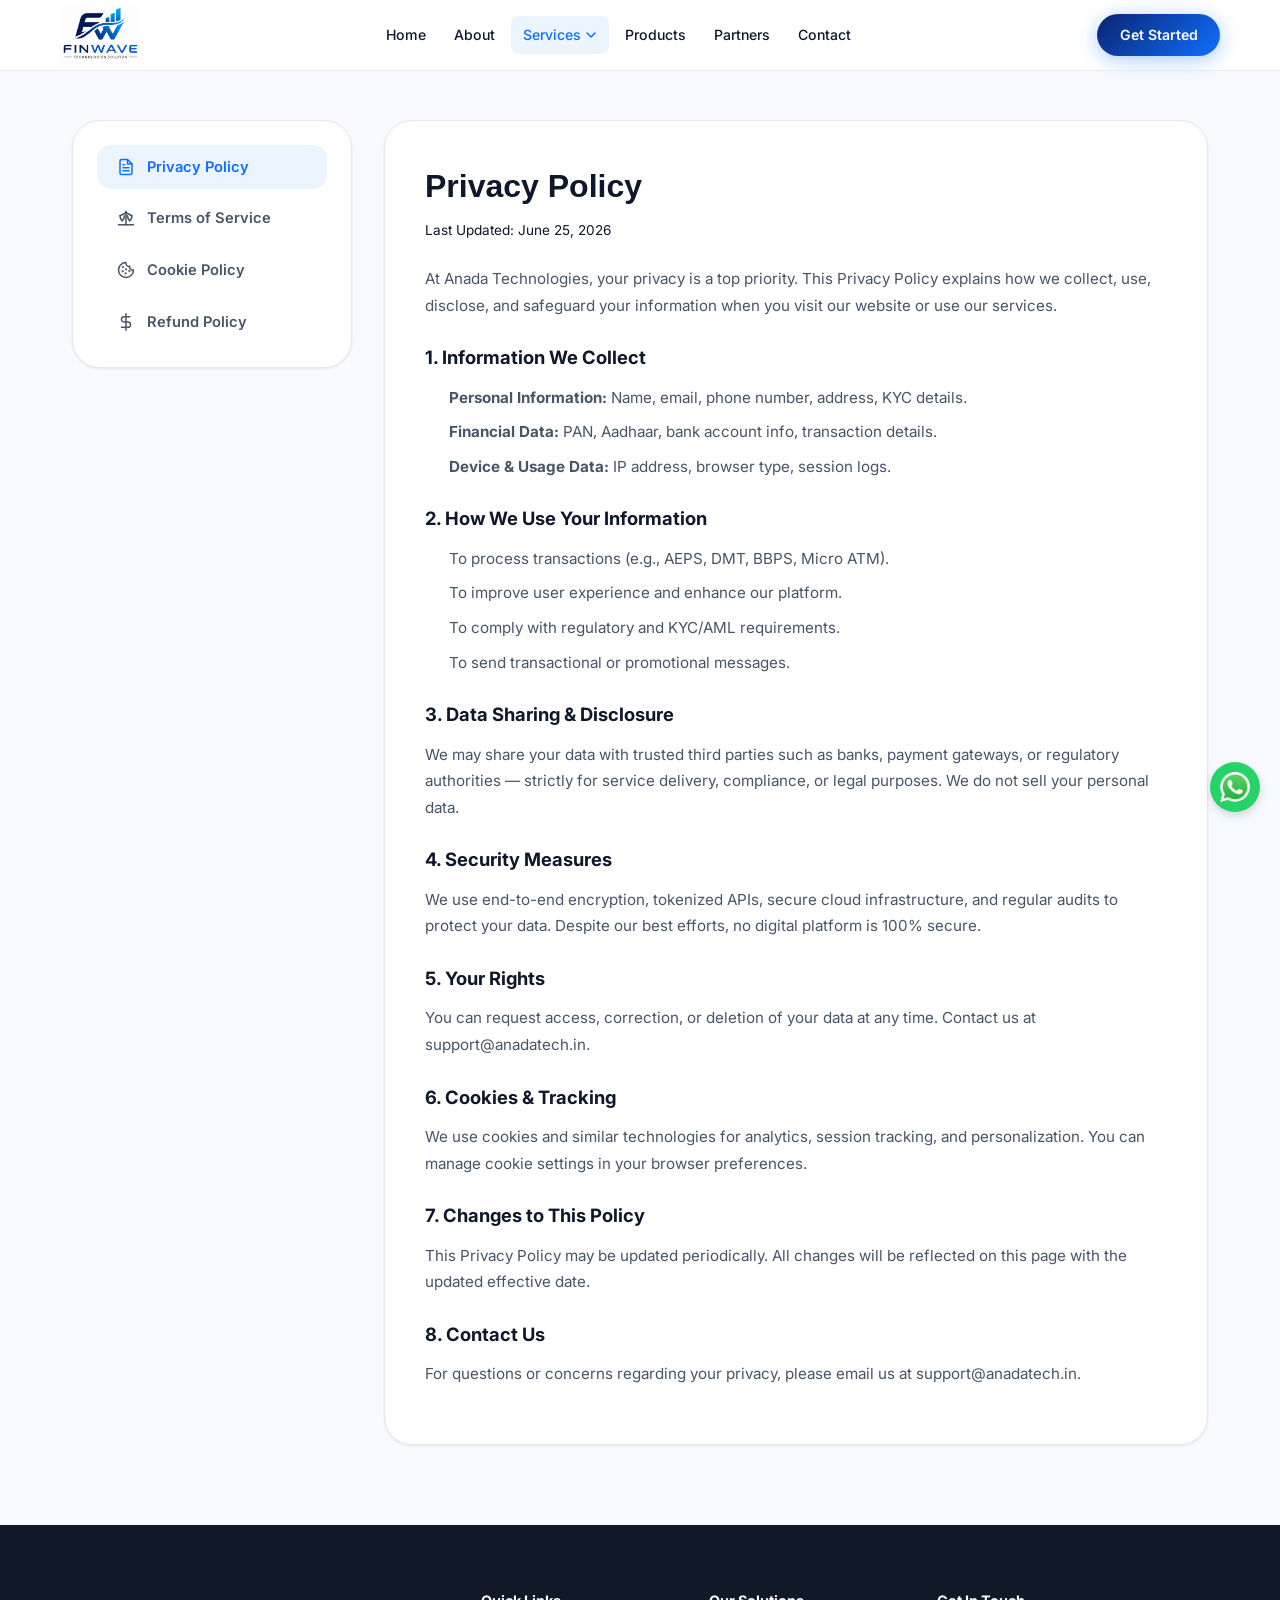
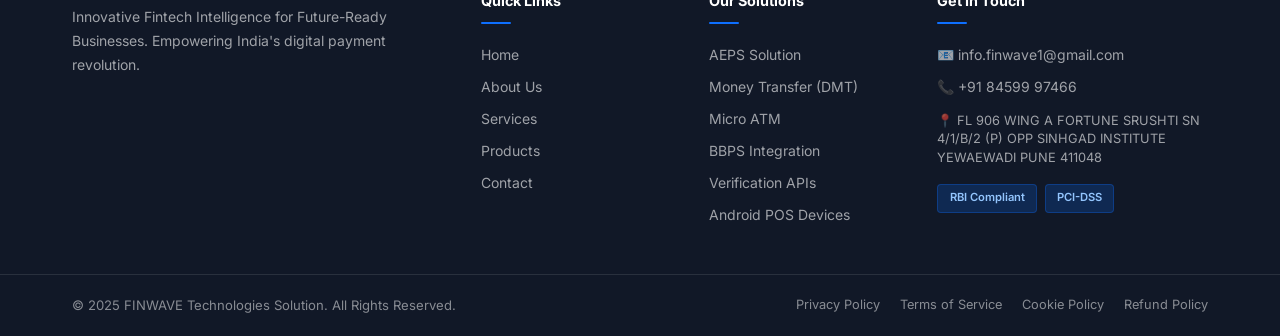
==== commit 7600cb38: "removed sectors section" ====
--- a/policy.html
+++ b/policy.html
@@ -51,7 +51,6 @@
             <li><a href="service.html?service=pos">Android POS Devices</a></li>
           </ul>
         </li>
-        <li><a href="index.html#sectors" class="nav-link">Sectors</a></li>
         <li><a href="index.html#products" class="nav-link">Products</a></li>
         <li><a href="index.html#partners" class="nav-link">Partners</a></li>
         <li><a href="index.html#contact" class="nav-link">Contact</a></li>
@@ -298,7 +297,7 @@
           <ul>
             <li><a href="index.html#hero">Home</a></li>
             <li><a href="index.html#about">About Us</a></li>
-            <li><a href="index.html#sectors">Sectors</a></li>
+            <li><a href="index.html#services">Services</a></li>
             <li><a href="index.html#products">Products</a></li>
             <li><a href="index.html#contact">Contact</a></li>
           </ul>
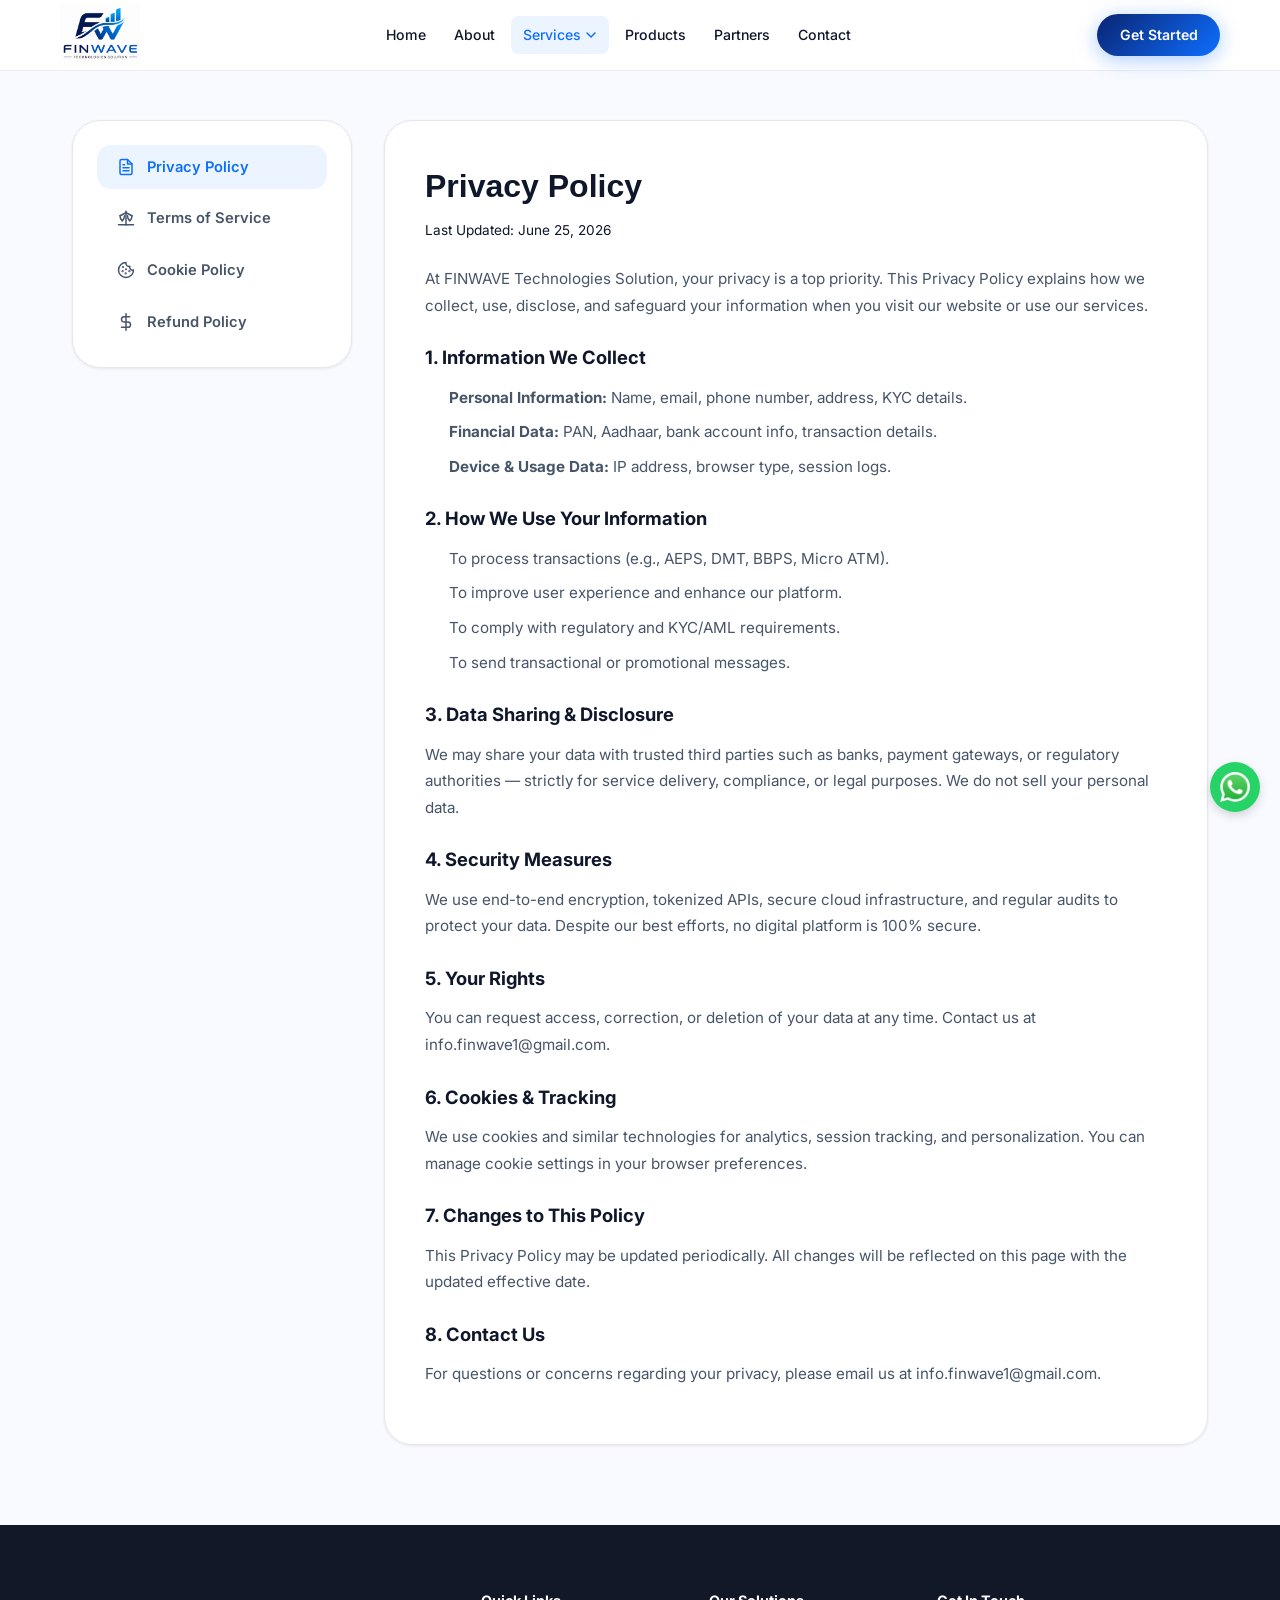
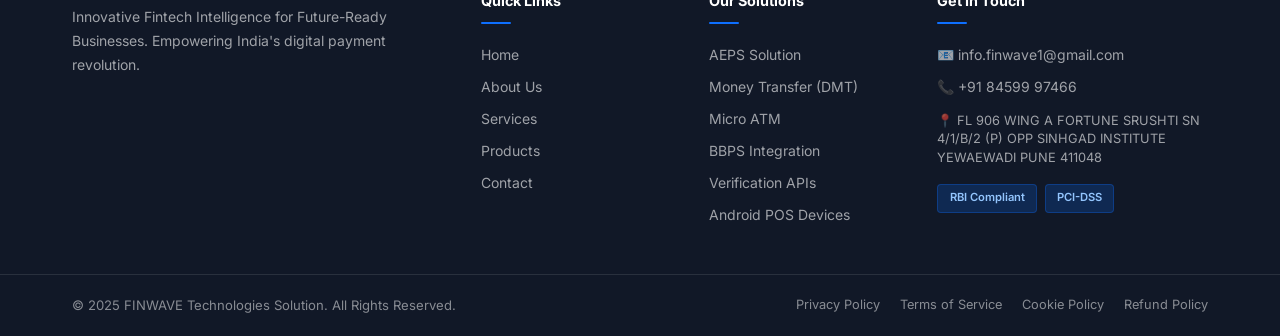
==== commit fa103946: "updated policies" ====
--- a/policy.html
+++ b/policy.html
@@ -127,7 +127,7 @@
         <div class="policy-pane active" id="pane-privacy">
           <h2>Privacy Policy</h2>
           <span class="policy-date">Last Updated: June 25, 2026</span>
-          <p>At Anada Technologies, your privacy is a top priority. This Privacy Policy explains how we collect, use, disclose, and safeguard your information when you visit our website or use our services.</p>
+          <p>At FINWAVE Technologies Solution, your privacy is a top priority. This Privacy Policy explains how we collect, use, disclose, and safeguard your information when you visit our website or use our services.</p>
           
           <h3>1. Information We Collect</h3>
           <ul>
@@ -151,7 +151,7 @@
           <p>We use end-to-end encryption, tokenized APIs, secure cloud infrastructure, and regular audits to protect your data. Despite our best efforts, no digital platform is 100% secure.</p>
 
           <h3>5. Your Rights</h3>
-          <p>You can request access, correction, or deletion of your data at any time. Contact us at <a href="mailto:support@anadatech.in">support@anadatech.in</a>.</p>
+          <p>You can request access, correction, or deletion of your data at any time. Contact us at <a href="mailto:info.finwave1@gmail.com">info.finwave1@gmail.com</a>.</p>
 
           <h3>6. Cookies & Tracking</h3>
           <p>We use cookies and similar technologies for analytics, session tracking, and personalization. You can manage cookie settings in your browser preferences.</p>
@@ -160,7 +160,7 @@
           <p>This Privacy Policy may be updated periodically. All changes will be reflected on this page with the updated effective date.</p>
 
           <h3>8. Contact Us</h3>
-          <p>For questions or concerns regarding your privacy, please email us at <a href="mailto:support@anadatech.in">support@anadatech.in</a>.</p>
+          <p>For questions or concerns regarding your privacy, please email us at <a href="mailto:info.finwave1@gmail.com">info.finwave1@gmail.com</a>.</p>
         </div>
 
         <!-- Terms of Service Pane -->
@@ -168,13 +168,13 @@
           <h2>Terms & Conditions</h2>
           <span class="policy-date">Last Updated: June 25, 2026</span>
           <p>Please read these terms carefully before using our services.</p>
-          <p>These Terms & Conditions ("Terms") govern your use of the services and products offered by Anada Technologies. By accessing or using any part of our platform, you agree to be bound by these Terms.</p>
+          <p>These Terms & Conditions ("Terms") govern your use of the services and products offered by FINWAVE Technologies Solution. By accessing or using any part of our platform, you agree to be bound by these Terms.</p>
 
           <h3>1. Acceptance of Terms</h3>
           <p>By registering, accessing, or using our website or applications, you confirm that you are at least 18 years old and have read, understood, and agreed to these Terms and our Privacy Policy.</p>
 
           <h3>2. Services Overview</h3>
-          <p>Anada Technologies offers digital and fintech solutions such as AEPS, DMT, Micro ATM, BBPS, API services, POS devices, and more. All services are subject to availability and may change without prior notice.</p>
+          <p>FINWAVE Technologies Solution offers digital and fintech solutions such as AEPS, DMT, Micro ATM, BBPS, API services, POS devices, and more. All services are subject to availability and may change without prior notice.</p>
 
           <h3>3. User Obligations</h3>
           <ul>
@@ -185,7 +185,7 @@
           </ul>
 
           <h3>4. Payment & Refunds</h3>
-          <p>Payments made via our platform are final unless otherwise stated. Refunds, if applicable, will be processed based on service-specific policies. Anada Technologies reserves the right to change pricing without notice.</p>
+          <p>Payments made via our platform are final unless otherwise stated. Refunds, if applicable, will be processed based on service-specific policies. FINWAVE Technologies Solution reserves the right to change pricing without notice.</p>
 
           <h3>5. Limitation of Liability</h3>
           <p>We are not liable for any indirect, incidental, or consequential damages arising from the use or inability to use our services. Use is at your own risk.</p>
@@ -194,7 +194,7 @@
           <p>We reserve the right to suspend or terminate your access at our sole discretion if you violate these Terms or misuse our services.</p>
 
           <h3>7. Intellectual Property</h3>
-          <p>All content, trademarks, and intellectual property on this platform are owned by Anada Technologies or its licensors. Unauthorized use is strictly prohibited.</p>
+          <p>All content, trademarks, and intellectual property on this platform are owned by FINWAVE Technologies Solution or its licensors. Unauthorized use is strictly prohibited.</p>
 
           <h3>8. Governing Law</h3>
           <p>These Terms are governed by the laws of India. Disputes arising shall be subject to the jurisdiction of courts located in Kolhapur, Maharashtra.</p>
@@ -203,7 +203,7 @@
           <p>These Terms may be updated from time to time. Continued use of our platform after changes constitutes acceptance of the new terms.</p>
 
           <h3>10. Contact</h3>
-          <p>If you have any questions or concerns, please contact us at <a href="mailto:support@anadatech.in">support@anadatech.in</a>.</p>
+          <p>If you have any questions or concerns, please contact us at <a href="mailto:info.finwave1@gmail.com">info.finwave1@gmail.com</a>.</p>
         </div>
 
         <!-- Cookie Policy Pane -->
@@ -211,7 +211,7 @@
           <h2>Cookie Policy</h2>
           <span class="policy-date">Last Updated: June 25, 2026</span>
           <p>Understand how we use cookies and tracking technologies on our website.</p>
-          <p>At Anada Technologies, we use cookies and similar tracking technologies to enhance your browsing experience, personalize content, and analyze our traffic.</p>
+          <p>At FINWAVE Technologies Solution, we use cookies and similar tracking technologies to enhance your browsing experience, personalize content, and analyze our traffic.</p>
 
           <h3>1. What Are Cookies?</h3>
           <p>Cookies are small text files stored on your device when you visit our website. They help us remember your preferences, login sessions, and behavior across sessions.</p>
@@ -242,7 +242,7 @@
           <p>We may update this Cookie Policy from time to time. Any changes will be posted on this page with an updated date.</p>
 
           <h3>7. Contact Us</h3>
-          <p>For any questions about our Cookie Policy, email us at <a href="mailto:support@anadatech.in">support@anadatech.in</a>.</p>
+          <p>For any questions about our Cookie Policy, email us at <a href="mailto:info.finwave1@gmail.com">info.finwave1@gmail.com</a>.</p>
         </div>
 
         <!-- Refund Policy Pane -->
@@ -250,7 +250,7 @@
           <h2>Refund & Cancellation Policy</h2>
           <span class="policy-date">Last Updated: June 25, 2026</span>
           <p>Know our policy on cancellations, failed transactions, and refunds.</p>
-          <p>At Anada Technologies, we prioritize transparency and fairness in our dealings. This Refund & Cancellation Policy outlines the conditions under which refunds may be issued and transactions may be canceled.</p>
+          <p>At FINWAVE Technologies Solution, we prioritize transparency and fairness in our dealings. This Refund & Cancellation Policy outlines the conditions under which refunds may be issued and transactions may be canceled.</p>
 
           <h3>1. Digital Services & APIs</h3>
           <p>All digital services (e.g., AEPS, DMT, BBPS, Micro ATM, API integrations) are non-refundable once delivered or credited. These are prepaid and consumable services. Any issues must be reported within 24 hours for investigation.</p>
@@ -258,7 +258,7 @@
           <h3>2. Failed Transactions</h3>
           <ul>
             <li>In case of a failed transaction, the amount will automatically be reversed to your original payment method within 5–7 business days.</li>
-            <li>If the reversal is not reflected, please raise a support ticket at <a href="mailto:support@anadatech.in">support@anadatech.in</a>.</li>
+            <li>If the reversal is not reflected, please raise a support ticket at <a href="mailto:info.finwave1@gmail.com">info.finwave1@gmail.com</a>.</li>
           </ul>
 
           <h3>3. Cancellation Policy</h3>
@@ -274,7 +274,7 @@
           <p>Subscriptions (monthly/yearly) are non-refundable once activated. You may cancel auto-renewal from your account settings before the next billing cycle.</p>
 
           <h3>6. How to Request a Refund</h3>
-          <p>If you believe you are eligible for a refund, please email us at <a href="mailto:support@anadatech.in">support@anadatech.in</a> with your order ID, transaction reference, and reason for the refund. All requests are reviewed within 72 hours.</p>
+          <p>If you believe you are eligible for a refund, please email us at <a href="mailto:info.finwave1@gmail.com">info.finwave1@gmail.com</a> with your order ID, transaction reference, and reason for the refund. All requests are reviewed within 72 hours.</p>
 
           <h3>7. Policy Updates</h3>
           <p>This policy may be revised at any time without notice. Updates will be posted on this page. Continued use of our services implies acceptance of the revised terms.</p>
